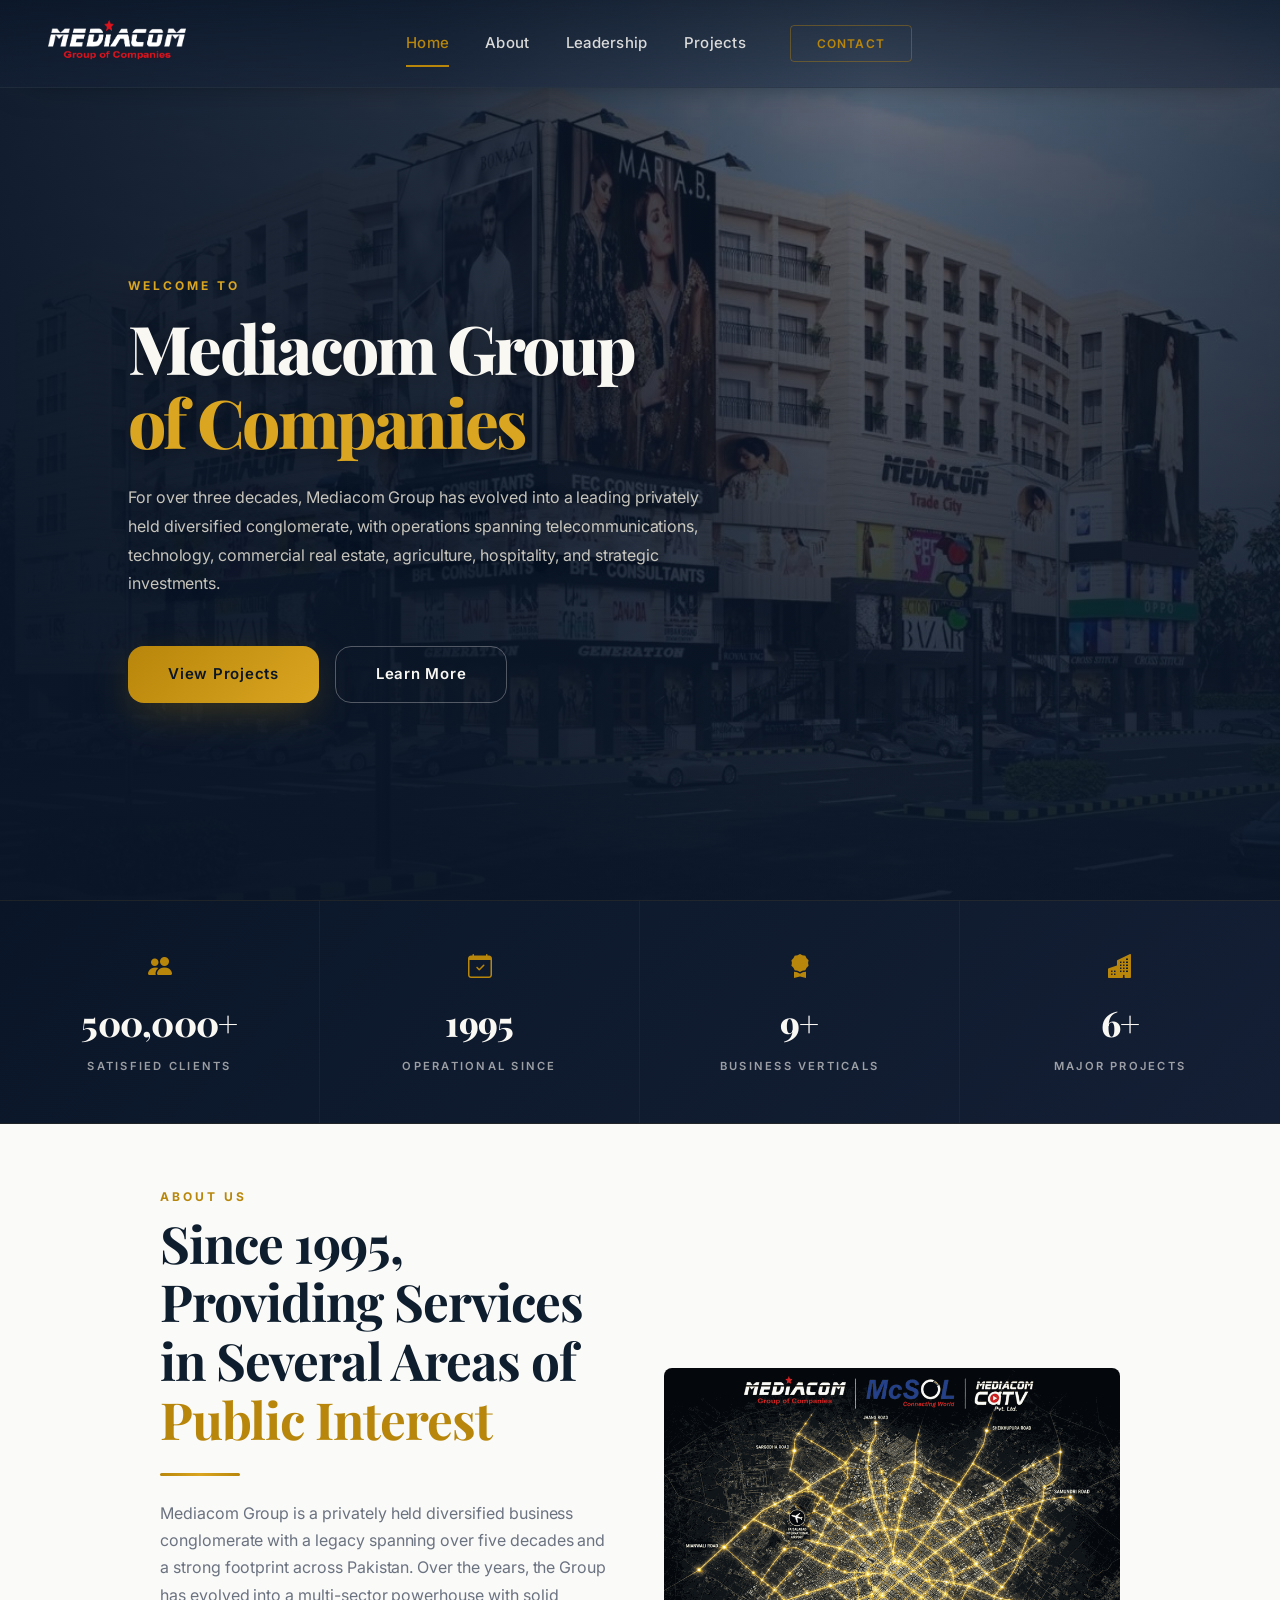
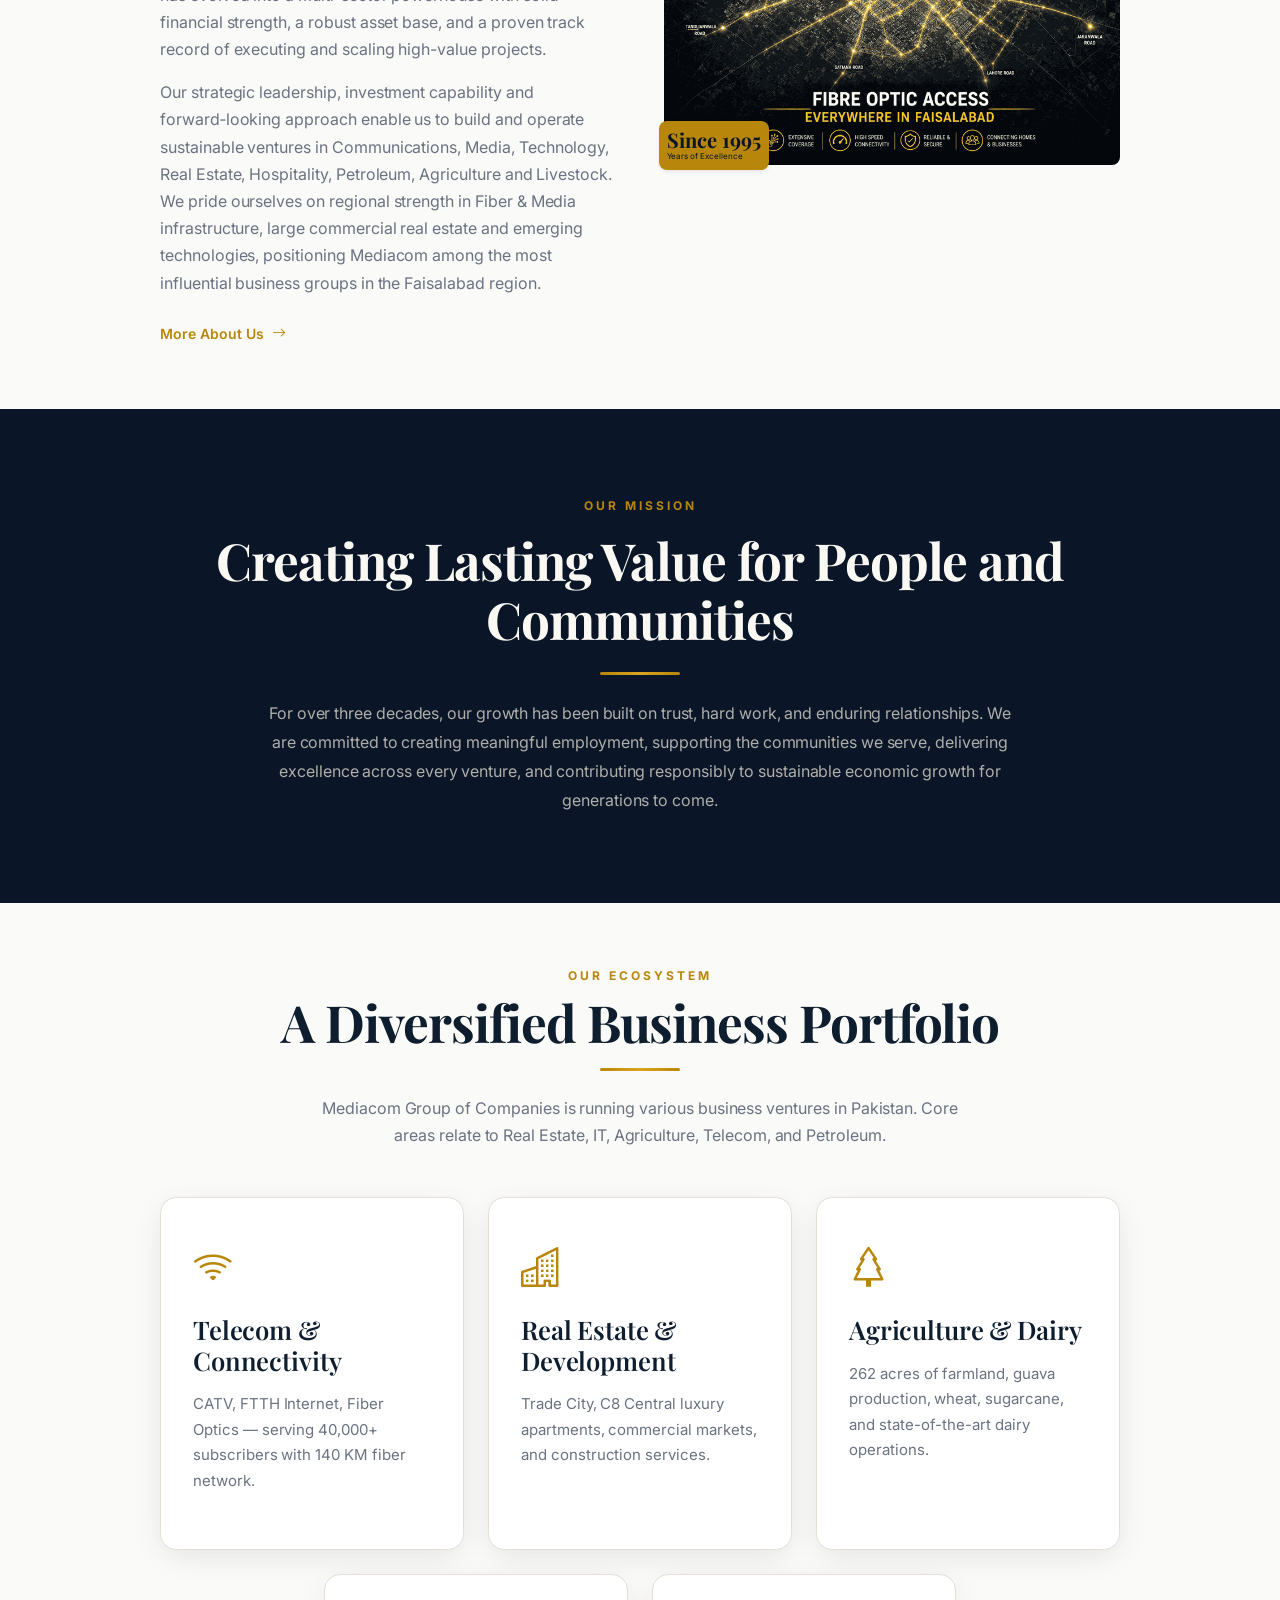
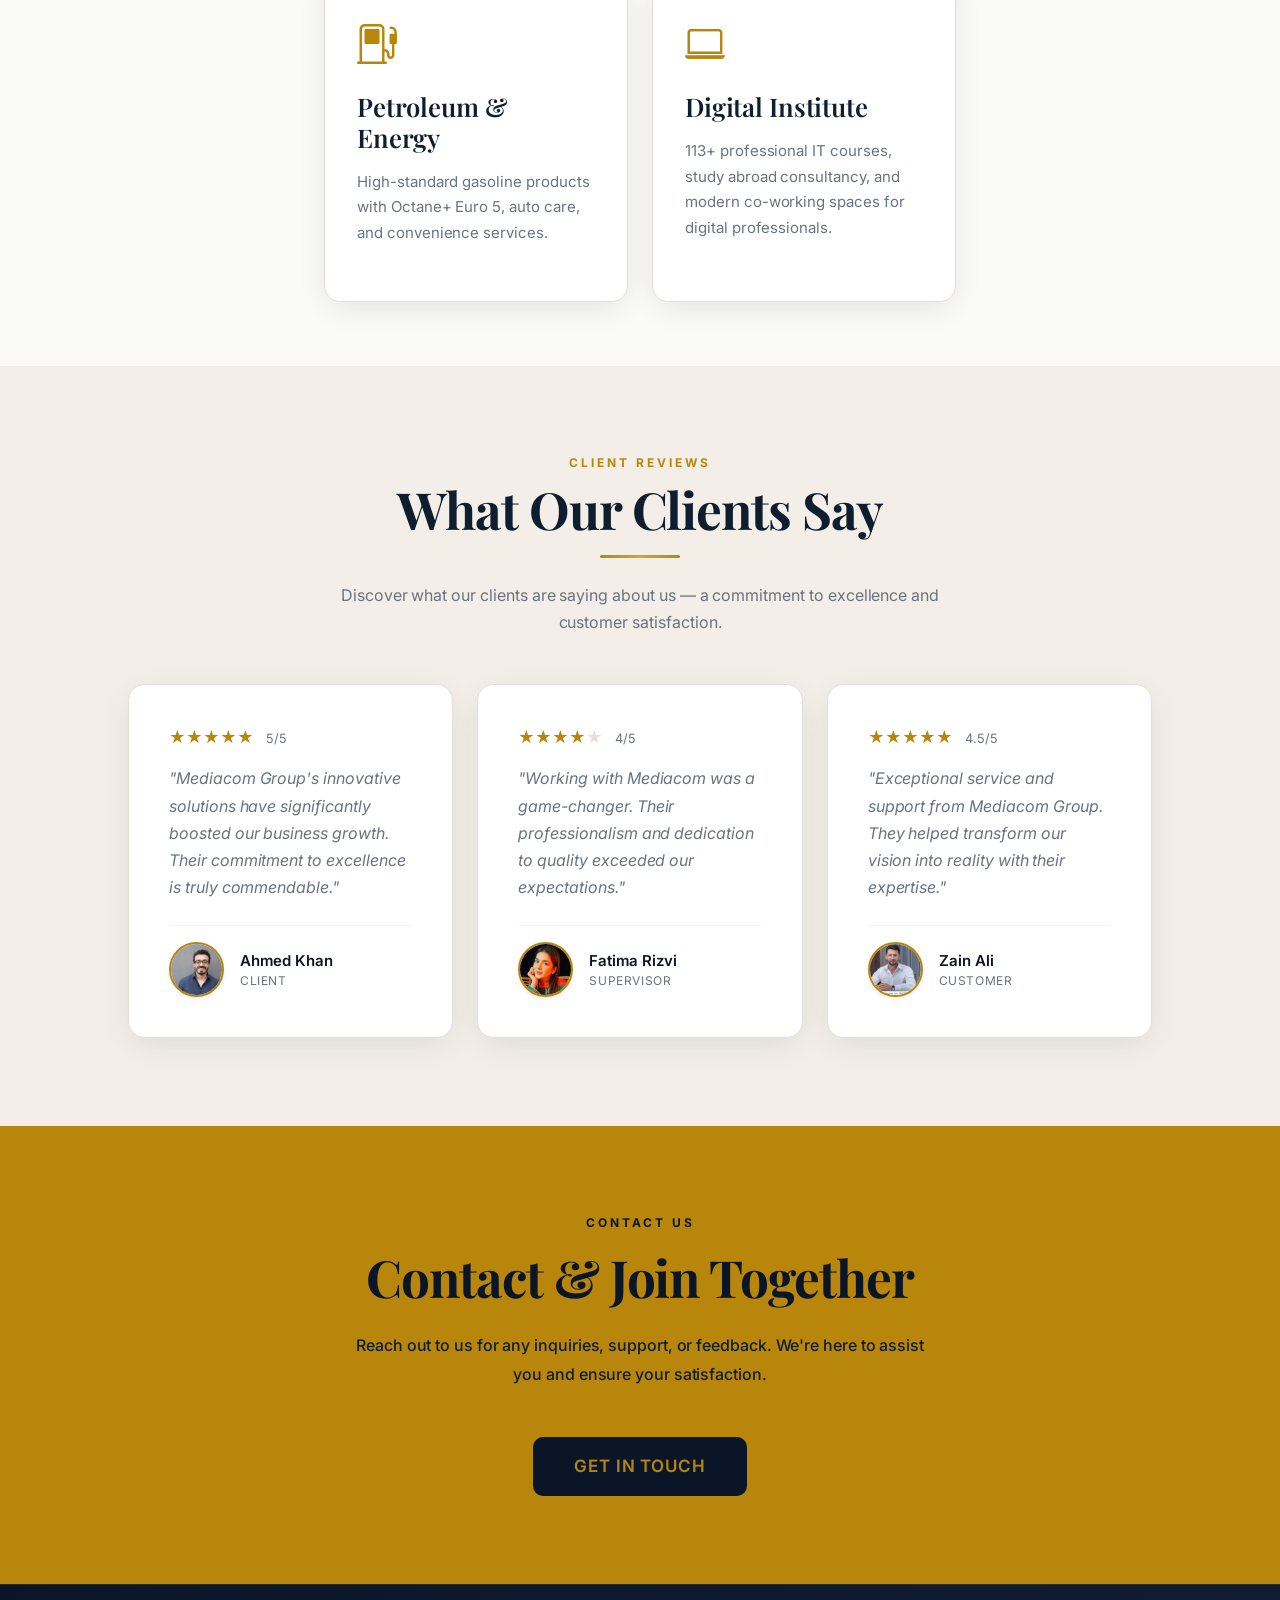
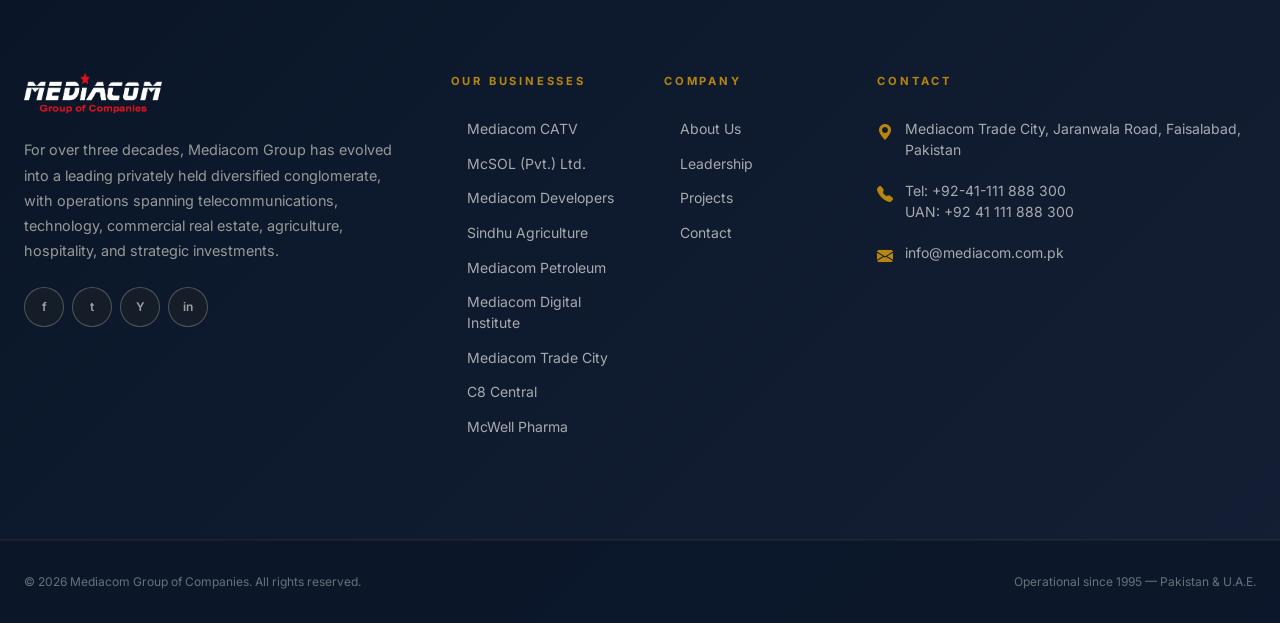
==== index.html @ 2df12e17 "new" ====
<!DOCTYPE html>
<html lang="en">

<head>
  <meta charset="UTF-8" />
  <meta name="viewport" content="width=device-width, initial-scale=1.0" />
  <title>Mediacom Group of Companies</title>
  <meta name="description"
    content="Since 1995, Mediacom Group has been providing services in Telecom, Real Estate, Agriculture, Petroleum, and digital education across Pakistan and U.A.E." />
  <link rel="preconnect" href="https://fonts.googleapis.com" />
  <link href="https://cdn.jsdelivr.net/npm/bootstrap@5.3.3/dist/css/bootstrap.min.css" rel="stylesheet" />
  <link href="https://cdn.jsdelivr.net/npm/bootstrap-icons@1.11.3/font/bootstrap-icons.css" rel="stylesheet" />
  <link href="css/style.css" rel="stylesheet" />
</head>

<body>

  <!-- ═══════════════ NAVBAR ═══════════════ -->
  <nav class="navbar navbar-mc navbar-expand-lg navbar-transparent">
    <div class="container px-4 px-lg-5 d-flex align-items-center justify-content-between h-100 w-100">
      <!-- Brand -->
      <a class="d-flex align-items-center gap-2 text-decoration-none" href="index.html">
        <img src="assets/logo-navbar-clean.png" alt="Mediacom Group" class="brand-logo" />
      </a>

      <!-- Desktop Nav -->
      <div class="d-none d-lg-flex align-items-center" style="gap: 2.25rem;">
        <a class="nav-link-mc" href="index.html">Home</a>
        <a class="nav-link-mc" href="about.html">About</a>
        <a class="nav-link-mc" href="leadership.html">Leadership</a>
        <a class="nav-link-mc" href="projects.html">Projects</a>
        <a class="btn-nav-premium" href="contact.html">Contact</a>
      </div>

      <!-- Right Spacer & Toggler -->
      <div class="d-flex align-items-center justify-content-end" style="width: 100px;">
        <button class="navbar-toggler d-lg-none" type="button" data-bs-toggle="collapse" data-bs-target="#mobileMenu">
          <span class="navbar-toggler-icon"></span>
        </button>
      </div>

      <!-- Mobile Menu -->
      <div class="collapse d-lg-none w-100" id="mobileMenu"
        style="position:absolute; top:80px; left:0; right:0; background:var(--navy); border-top:1px solid rgba(196,157,77,0.1); padding:1.5rem;">
        <a class="footer-link d-block mb-3" href="index.html">Home</a>
        <a class="footer-link d-block mb-3" href="about.html">About</a>
        <a class="footer-link d-block mb-3" href="leadership.html">Leadership</a>
        <a class="footer-link d-block mb-3" href="projects.html">Projects</a>
        <a class="footer-link d-block mb-4" href="contact.html">Contact</a>
      </div>
    </div>
  </nav>

  <!-- ═══════════════ HERO ═══════════════ -->
  <section class="main-hero">
    <img class="hero-bg home-projects-hero-img"
      src="assets/background photo on the front of the website behind view projects.jpeg" alt="Mediacom Trade City" />
    <div class="hero-overlay"></div>
    <div class="hero-content section-padding w-100">
      <div class="container-wide">
        <p class="section-label mb-3 animate-fade-up">Welcome to</p>
        <h1 class="heading-xl text-cream mb-4 animate-fade-up">
          Mediacom Group<br />
          <span class="text-gold">of Companies</span>
        </h1>
        <p class="body-lg mb-5 " style="color:rgba(245,240,225,0.8); max-width:36rem;">
          For over three decades, Mediacom Group has evolved into a leading privately held diversified conglomerate,
          with operations spanning telecommunications, technology, commercial real estate, agriculture, hospitality, and
          strategic investments.
        </p>
        <div class="d-flex flex-wrap gap-3">
          <a href="projects.html" class="btn-gold">View Projects</a>
          <a href="about.html" class="btn-outline-cream">Learn More</a>
        </div>
      </div>
    </div>
  </section>

  <!-- ═══════════════ STATS ═══════════════ -->
  <section class="stats-bar">
    <div class="container-wide">
      <div class="row g-0">
        <div class="col-6 col-md-3 stat-item animate-fade-up">
          <div class="stat-icon"><i class="bi bi-people-fill" style="font-size:1.5rem;"></i></div>
          <div class="stat-value">500,000+</div>
          <div class="stat-label">Satisfied Clients</div>
        </div>
        <div class="col-6 col-md-3 stat-item animate-fade-up">
          <div class="stat-icon"><i class="bi bi-calendar-check" style="font-size:1.5rem;"></i></div>
          <div class="stat-value">1995</div>
          <div class="stat-label">Operational Since</div>
        </div>
        <div class="col-6 col-md-3 stat-item animate-fade-up">
          <div class="stat-icon"><i class="bi bi-award-fill" style="font-size:1.5rem;"></i></div>
          <div class="stat-value">9+</div>
          <div class="stat-label">Business Verticals</div>
        </div>
        <div class="col-6 col-md-3 stat-item animate-fade-up">
          <div class="stat-icon"><i class="bi bi-buildings-fill" style="font-size:1.5rem;"></i></div>
          <div class="stat-value">6+</div>
          <div class="stat-label">Major Projects</div>
        </div>
      </div>

    </div>
  </section>

  <!-- ═══════════════ ABOUT PREVIEW ═══════════════ -->
  <section class="section-padding-lg" style="background:var(--bg);">
    <div class="container-wide">
      <div class="row align-items-center g-5">
        <div class="col-lg-6 animate-fade-up">
          <p class="section-label mb-2">About Us</p>
          <h2 class="heading-lg mb-4">Since 1995, Providing Services in Several Areas of <span class="text-gold">Public
              Interest</span></h2>
          <div class="gold-divider-left mb-4"></div>
          <p class="body-md mb-3">
            Mediacom Group is a privately held diversified business conglomerate with a legacy spanning over five
            decades and a strong footprint across Pakistan. Over the years, the Group has evolved into a multi-sector
            powerhouse with solid financial strength, a robust asset base, and a proven track record of executing and
            scaling high-value projects.
          </p>
          <p class="body-md mb-4">
            Our strategic leadership, investment capability and forward‑looking approach enable us to build and operate
            sustainable ventures in Communications, Media, Technology, Real Estate, Hospitality, Petroleum, Agriculture
            and Livestock. We pride ourselves on regional strength in Fiber &amp; Media infrastructure, large commercial
            real estate and emerging technologies, positioning Mediacom among the most influential business groups in
            the Faisalabad region.
          </p>
          <a href="about.html" class="d-inline-flex align-items-center gap-2 fw-semibold"
            style="color:var(--gold); font-size:0.875rem; transition:color 0.2s;">
            More About Us <i class="bi bi-arrow-right"></i>
          </a>
        </div>
        <div class="col-lg-6 animate-fade-up">
          <div class="position-relative">
            <img src="assets/mediacom-view.png" alt="Mediacom Trade City"
              class="rounded-3 w-100 object-cover aspect-3x3" loading="lazy" />
            <div class="position-absolute p-2 rounded-3 shadow-sm"
              style="bottom:-0.3rem; left:-0.3rem; background:var(--gold); color:var(--navy); min-width:6rem;">
              <div class="fw-bold" style="font-family:var(--font-display); font-size:1.25rem; line-height:1.05;">Since
                1995</div>
              <div style="font-size:0.5rem; font-weight:400;">Years of Excellence</div>
            </div>
          </div>
        </div>
      </div>
    </div>
  </section>


  <!-- ═══════════════ MISSION ═══════════════ -->
  <section class="section-padding bg-navy">
    <div class="container-narrow text-center">
      <p class="section-label mb-3 animate-fade-up">Our Mission</p>
      <h2 class="heading-lg text-cream mb-4 animate-fade-up">Creating Lasting Value for People and Communities
      </h2>
      <div class="gold-divider mb-4 animate-fade-up"></div>
      <p class="body-lg animate-fade-up" style="color:rgba(245,240,225,0.7); max-width:48rem; margin:0 auto;">
        For over three decades, our growth has been built on trust, hard work, and enduring relationships. We are
        committed to creating meaningful employment, supporting the communities we serve, delivering excellence across
        every venture, and contributing responsibly to sustainable economic growth for generations to come.
      </p>
    </div>
  </section>

  <!-- ═══════════════ BUSINESS VERTICALS ═══════════════ -->
  <section class="section-padding-lg" style="background:var(--bg);">
    <div class="container-wide">
      <div class="text-center mb-5">
        <p class="section-label mb-2">Our Ecosystem</p>
        <h2 class="heading-lg mb-3">A Diversified Business Portfolio</h2>
        <div class="gold-divider mb-4"></div>
        <p class="body-md mx-auto" style="max-width:40rem;">
          Mediacom Group of Companies is running various business ventures in Pakistan. Core areas relate to Real
          Estate, IT, Agriculture, Telecom, and Petroleum.
        </p>
      </div>
      <div class="row g-4 justify-content-center">
        <div class="col-md-6 col-lg-4 animate-fade-up">
          <a href="telecom.html" class="glass-card vertical-card d-block h-100 text-decoration-none">
            <i class="bi bi-wifi card-icon" style="font-size:2.5rem; display:block; margin-bottom:1rem;"></i>
            <h3 class="heading-sm mb-3">Telecom & Connectivity</h3>
            <p class="body-md" style="font-size:0.9375rem;">CATV, FTTH Internet, Fiber Optics — serving 40,000+
              subscribers with 140 KM fiber network.</p>
          </a>
        </div>
        <div class="col-md-6 col-lg-4 animate-fade-up">
          <a href="real-estate.html" class="glass-card vertical-card d-block h-100 text-decoration-none">
            <i class="bi bi-buildings card-icon" style="font-size:2.5rem; display:block; margin-bottom:1rem;"></i>
            <h3 class="heading-sm mb-3">Real Estate & Development</h3>
            <p class="body-md" style="font-size:0.9375rem;">Trade City, C8 Central luxury apartments, commercial
              markets, and construction services.</p>
          </a>
        </div>
        <div class="col-md-6 col-lg-4 animate-fade-up">
          <a href="agriculture.html" class="glass-card vertical-card d-block h-100 text-decoration-none">
            <i class="bi bi-tree card-icon" style="font-size:2.5rem; display:block; margin-bottom:1rem;"></i>
            <h3 class="heading-sm mb-3">Agriculture & Dairy</h3>
            <p class="body-md" style="font-size:0.9375rem;">262 acres of farmland, guava production, wheat, sugarcane,
              and state-of-the-art dairy operations.</p>
          </a>
        </div>
        <div class="col-md-6 col-lg-4 animate-fade-up">
          <a href="petroleum.html" class="glass-card vertical-card d-block h-100 text-decoration-none">
            <i class="bi bi-fuel-pump card-icon" style="font-size:2.5rem; display:block; margin-bottom:1rem;"></i>
            <h3 class="heading-sm mb-3">Petroleum & Energy</h3>
            <p class="body-md" style="font-size:0.9375rem;">High-standard gasoline products with Octane+ Euro 5, auto
              care, and convenience services.</p>
          </a>
        </div>
        <div class="col-md-6 col-lg-4 animate-fade-up">
          <a href="digital-institute.html" class="glass-card vertical-card d-block h-100 text-decoration-none">
            <i class="bi bi-laptop card-icon" style="font-size:2.5rem; display:block; margin-bottom:1rem;"></i>
            <h3 class="heading-sm mb-3">Digital Institute</h3>
            <p class="body-md" style="font-size:0.9375rem;">113+ professional IT courses, study abroad consultancy, and
              modern co-working spaces for digital professionals.</p>
          </a>
        </div>
      </div>
    </div>
  </section>

  <!-- ═══════════════ TESTIMONIALS ═══════════════ -->
  <section class="section-padding bg-muted-bg">
    <div class="container-wide">
      <div class="text-center mb-5">
        <p class="section-label mb-2">Client Reviews</p>
        <h2 class="heading-lg mb-3">What Our Clients Say</h2>
        <div class="gold-divider mb-4"></div>
        <p class="body-md mx-auto" style="max-width:40rem;">Discover what our clients are saying about us — a commitment
          to excellence and customer satisfaction.</p>
      </div>
      <div class="row g-4">
        <div class="col-md-4 animate-fade-up">
          <div class="glass-card testimonial-card h-100 d-flex flex-column">
            <div class="mb-3">
              <span class="star-filled">★</span><span class="star-filled">★</span><span
                class="star-filled">★</span><span class="star-filled">★</span><span class="star-filled">★</span>
              <span class="ms-2 text-muted" style="font-size:0.8rem;">5/5</span>
            </div>
            <p class="body-md fst-italic mb-4">"Mediacom Group's innovative solutions have significantly boosted our
              business growth. Their commitment to excellence is truly commendable."</p>
            <div class="d-flex align-items-center gap-3 mt-auto pt-3"
              style="border-top:1px solid rgba(196,157,77,0.1);">
              <img src="assets/client-1.jpg" alt="Ahmed Khan" class="rounded-circle shadow-sm"
                style="width:55px; height:55px; object-fit:cover; border:2px solid var(--gold);" />
              <div>
                <div class="fw-semibold" style="font-size:0.9375rem; color:var(--navy);">Ahmed Khan</div>
                <div class="text-muted" style="font-size:0.75rem; text-transform:uppercase; letter-spacing:0.05em;">
                  Client</div>
              </div>
            </div>
          </div>
        </div>
        <div class="col-md-4 animate-fade-up">
          <div class="glass-card testimonial-card h-100 d-flex flex-column">
            <div class="mb-3">
              <span class="star-filled">★</span><span class="star-filled">★</span><span
                class="star-filled">★</span><span class="star-filled">★</span><span class="star-empty">★</span>
              <span class="ms-2 text-muted" style="font-size:0.8rem;">4/5</span>
            </div>
            <p class="body-md fst-italic mb-4">"Working with Mediacom was a game-changer. Their professionalism and
              dedication to quality exceeded our expectations."</p>
            <div class="d-flex align-items-center gap-3 mt-auto pt-3"
              style="border-top:1px solid rgba(196,157,77,0.1);">
              <img src="assets/client-2.jpg" alt="Fatima Rizvi" class="rounded-circle shadow-sm"
                style="width:55px; height:55px; object-fit:cover; border:2px solid var(--gold);" />
              <div>
                <div class="fw-semibold" style="font-size:0.9375rem; color:var(--navy);">Fatima Rizvi</div>
                <div class="text-muted" style="font-size:0.75rem; text-transform:uppercase; letter-spacing:0.05em;">
                  Supervisor</div>
              </div>
            </div>
          </div>
        </div>
        <div class="col-md-4 animate-fade-up">
          <div class="glass-card testimonial-card h-100 d-flex flex-column">
            <div class="mb-3">
              <span class="star-filled">★</span><span class="star-filled">★</span><span
                class="star-filled">★</span><span class="star-filled">★</span><span class="star-filled">★</span>
              <span class="ms-2 text-muted" style="font-size:0.8rem;">4.5/5</span>
            </div>
            <p class="body-md fst-italic mb-4">"Exceptional service and support from Mediacom Group. They helped
              transform our vision into reality with their expertise."</p>
            <div class="d-flex align-items-center gap-3 mt-auto pt-3"
              style="border-top:1px solid rgba(196,157,77,0.1);">
              <img src="assets/client-3.jpg" alt="Zain Ali" class="rounded-circle shadow-sm"
                style="width:55px; height:55px; object-fit:cover; border:2px solid var(--gold);" />
              <div>
                <div class="fw-semibold" style="font-size:0.9375rem; color:var(--navy);">Zain Ali</div>
                <div class="text-muted" style="font-size:0.75rem; text-transform:uppercase; letter-spacing:0.05em;">
                  Customer</div>
              </div>
            </div>
          </div>
        </div>
      </div>
    </div>
  </section>

  <!-- ═══════════════ CTA ═══════════════ -->
  <section class="section-padding" style="background:var(--gold);">
    <div class="container-narrow text-center">
      <p class="section-label mb-3" style="color:var(--navy);">Contact Us</p>
      <h2 class="heading-lg mb-4" style="color:var(--navy);">Contact &amp; Join Together</h2>
      <p class="body-lg mb-5" style="color:var(--charcoal); max-width:36rem; margin-inline:auto; font-weight:500;">
        Reach out to us for any inquiries, support, or feedback. We're here to assist you and ensure your satisfaction.
      </p>
      <a href="contact.html" class="btn"
        style="background:var(--navy); color:var(--gold); font-size:1.0625rem; padding:1rem 2.5rem; border-radius:var(--radius); font-weight:600; text-transform:uppercase; letter-spacing:0.05em; transition:transform 0.2s ease;">Get
        in Touch</a>
    </div>
  </section>

  <!-- ═══════════════ FOOTER ═══════════════ -->
  <footer class="site-footer">
    <div class="footer-top section-padding">
      <div class="container-wide">
        <div class="row g-5">
          <!-- Brand -->
          <div class="col-lg-4">
            <img src="assets/logo-navbar-clean.png" alt="Mediacom Group" class="brand-logo mb-3" />
            <p style="font-size:0.9rem; color:rgba(245,240,225,0.6); line-height:1.75; margin-bottom:1.5rem;">
              For over three decades, Mediacom Group has evolved into a leading privately held diversified conglomerate,
              with operations spanning telecommunications, technology, commercial real estate, agriculture, hospitality,
              and strategic investments.
            </p>
            <div class="d-flex gap-2">
              <a href="#" class="footer-social-btn">f</a>
              <a href="#" class="footer-social-btn">t</a>
              <a href="#" class="footer-social-btn">Y</a>
              <a href="#" class="footer-social-btn">in</a>
            </div>
          </div>
          <!-- Businesses -->
          <div class="col-sm-6 col-lg-2 footer-businesses">
            <div class="footer-heading">Our Businesses</div>
            <a href="telecom.html" class="footer-link" data-business="telecom">Mediacom CATV</a>
            <a href="mscol.html" class="footer-link" data-business="mscol">McSOL (Pvt.) Ltd.</a>
            <a href="real-estate.html" class="footer-link" data-business="real-estate">Mediacom Developers</a>
            <a href="agriculture.html" class="footer-link" data-business="agriculture">Sindhu Agriculture</a>
            <a href="petroleum.html" class="footer-link" data-business="petroleum">Mediacom Petroleum</a>
            <a href="digital-institute.html" class="footer-link" data-business="digital-institute">Mediacom Digital Institute</a>
            <a href="trade-city.html" class="footer-link" data-business="trade-city">Mediacom Trade City</a>
            <a href="c8-central.html" class="footer-link" data-business="c8-central">C8 Central</a>
            <a href="mcwell-pharma.html" class="footer-link" data-business="mcwell-pharma">McWell Pharma</a>
          </div>
          <!-- Company -->
          <div class="col-sm-6 col-lg-2">
            <div class="footer-heading">Company</div>
            <a href="about.html" class="footer-link">About Us</a>
            <a href="leadership.html" class="footer-link">Leadership</a>
            <a href="projects.html" class="footer-link">Projects</a>
            <a href="contact.html" class="footer-link">Contact</a>
          </div>
          <!-- Contact -->
          <div class="col-lg-4">
            <div class="footer-heading">Contact</div>
            <div class="footer-contact-item">
              <i class="bi bi-geo-alt-fill footer-contact-icon"></i>
              <span id="footer-contact-address" class="footer-contact-text">Mediacom Trade City, Jaranwala Road, Faisalabad, Pakistan</span>
            </div>
            <div class="footer-contact-item">
              <i class="bi bi-telephone-fill footer-contact-icon"></i>
              <div>
                <div id="footer-contact-phone" class="footer-contact-text">Tel: +92-41-111 888 300</div>
                <div id="footer-contact-uan" class="footer-contact-text">UAN: +92 41 111 888 300</div>
              </div>
            </div>
            <div class="footer-contact-item">
              <i class="bi bi-envelope-fill footer-contact-icon"></i>
              <span id="footer-contact-email" class="footer-contact-text">info@mediacom.com.pk</span>
            </div>
          </div>
        </div>
      </div>
    </div>
    <div class="footer-bottom">
      <div class="container-wide d-flex flex-column flex-md-row align-items-center justify-content-between gap-3">
        <p class="footer-copy mb-0">&copy; <span id="yr"></span> Mediacom Group of Companies. All rights reserved.</p>
        <p class="footer-copy mb-0">Operational since 1995 — Pakistan &amp; U.A.E.</p>
      </div>
    </div>
  </footer>

  <!-- Back to top -->
  <button id="back-to-top" aria-label="Back to top"><i class="bi bi-chevron-up"></i></button>

  <script src="https://cdn.jsdelivr.net/npm/bootstrap@5.3.3/dist/js/bootstrap.bundle.min.js"></script>
  <script src="js/main.js"></script>
  <script>document.getElementById('yr').textContent = new Date().getFullYear();</script>
</body>

</html>
---- css/style.css ----
/* ============================================================
   MEDIACOM GROUP — Custom Styles
   ============================================================ */

@import url('https://fonts.googleapis.com/css2?family=Playfair+Display:ital,wght@0,400;0,500;0,600;0,700;0,800;1,400;1,500&family=Inter:wght@300;400;500;600;700&display=swap');

/* ── CSS Variables ── */
:root {
  /* Premium Color Palette */
  --navy: #0A1628;
  --navy-light: #141F35;
  --navy-medium: #1A2942;
  --charcoal: #0F1E2E;
  --gold: #B8860B;
  --gold-light: #DAA520;
  --gold-dark: #8B6914;
  --copper: #B87333;
  --sage: #7A8F6B;
  --steel: #4A7BA7;

  --cream: #FAF8F3;
  --ivory: #F5F1E8;
  --slate: #6B7280;
  --slate-light: #9CA3AF;
  --bg: #FAFAF8;
  --fg: #0F1E2E;
  --border: #E5DFD7;
  --card-bg: #FFFFFF;
  --muted: #F3EFE8;

  --font-display: 'Playfair Display', Georgia, serif;
  --font-body: 'Inter', system-ui, sans-serif;

  /* Premium Shadow System */
  --shadow-sm: 0 2px 8px -2px rgba(10, 22, 40, 0.04);
  --shadow-card: 0 8px 32px -6px rgba(10, 22, 40, 0.12);
  --shadow-elevated: 0 16px 48px -8px rgba(10, 22, 40, 0.18);
  --shadow-premium: 0 20px 60px -10px rgba(10, 22, 40, 0.25);
  --shadow-gold: 0 12px 40px -8px rgba(184, 134, 11, 0.35);

  --radius: 0.625rem;
  --radius-lg: 1rem;
  --transition: 0.3s cubic-bezier(0.34, 1.56, 0.64, 1);
  --transition-smooth: 0.3s ease;
}

/* ── Reset & Base ── */
*,
*::before,
*::after {
  box-sizing: border-box;
  margin: 0;
  padding: 0;
}

html {
  scroll-behavior: smooth;
}

body {
  font-family: var(--font-body);
  background: var(--bg);
  color: var(--fg);
  -webkit-font-smoothing: antialiased;
  overflow-x: hidden;
}

h1,
h2,
h3,
h4,
h5,
h6 {
  font-family: var(--font-display);
}

a {
  text-decoration: none;
  color: inherit;
}

img {
  max-width: 100%;
  display: block;
}

/* ── Typography Utilities ── */
.heading-xl {
  font-size: clamp(2.4rem, 7vw, 4.2rem);
  font-weight: 800;
  line-height: 1.1;
  letter-spacing: -0.04em;
  font-family: var(--font-display);
}

.heading-lg {
  font-size: clamp(1.9rem, 4.5vw, 3.2rem);
  font-weight: 700;
  line-height: 1.15;
  letter-spacing: -0.02em;
  font-family: var(--font-display);
}

.heading-md {
  font-size: clamp(1.5rem, 3.2vw, 2.4rem);
  font-weight: 700;
  line-height: 1.25;
  letter-spacing: -0.01em;
  font-family: var(--font-display);
}

.heading-sm {
  font-size: clamp(1.15rem, 2.2vw, 1.6rem);
  font-weight: 600;
  letter-spacing: -0.005em;
  font-family: var(--font-display);
}

.body-lg {
  font-size: 1rem;
  line-height: 1.8;
  color: var(--slate);
  letter-spacing: -0.005em;
}

.body-md {
  font-size: 1rem;
  line-height: 1.7;
  color: var(--slate);
  letter-spacing: -0.003em;
}

.section-label {
  font-size: 0.75rem;
  font-weight: 700;
  letter-spacing: 0.25em;
  text-transform: uppercase;
  color: var(--gold);
  font-family: var(--font-body);
}

.text-gold {
  color: var(--gold) !important;
}

.text-cream {
  color: var(--cream) !important;
}

.text-navy {
  color: var(--navy) !important;
}

.text-muted {
  color: var(--slate) !important;
}

/* ── Layout ── */
.section-padding {
  padding: 5.5rem 1.5rem;
}

.section-padding-lg {
  padding: 8rem 1.5rem;
}

@media (min-width: 768px) {
  .section-padding {
    padding: 5.5rem 3rem;
  }

  .section-padding-lg {
    padding: 8rem 3rem;
  }
}

@media (min-width: 1024px) {
  .section-padding {
    padding: 5.5rem 5rem;
  }

  .section-padding-lg {
    padding: 8rem 5rem;
  }
}

@media (min-width: 1280px) {
  .section-padding {
    padding: 5.5rem 8rem;
  }

  .section-padding-lg {
    padding: 4rem 10rem;
  }
}

.container-wide {
  max-width: 1280px;
  margin: 0 auto;
}

.container-narrow {
  max-width: 960px;
  margin: 0 auto;
}

/* ── Color Backgrounds ── */
.bg-navy {
  background-color: var(--navy);
}

.bg-navy-light {
  background-color: var(--navy-light);
}

.bg-charcoal {
  background-color: var(--charcoal);
}

.bg-cream {
  background-color: var(--cream);
}

.bg-muted-bg {
  background-color: var(--muted);
}

/* ── Cards ── */
.glass-card {
  background: var(--card-bg);
  border: 1px solid var(--border);
  border-radius: var(--radius-lg);
  box-shadow: var(--shadow-card);
  transition: all var(--transition);
  overflow: hidden;
  position: relative;
}

.glass-card::before {
  content: '';
  position: absolute;
  inset: 0;
  background: linear-gradient(135deg, rgba(184, 134, 11, 0) 0%, rgba(184, 134, 11, 0.02) 100%);
  opacity: 0;
  transition: opacity var(--transition);
  pointer-events: none;
}

.glass-card:hover {
  box-shadow: var(--shadow-elevated);
  border-color: rgba(184, 134, 11, 0.2);
}

.glass-card:hover::before {
  opacity: 1;
}

.glass-card-dark {
  background: linear-gradient(135deg, rgba(20, 31, 53, 0.8) 0%, rgba(26, 41, 66, 0.8) 100%);
  backdrop-filter: blur(12px);
  border: 1px solid rgba(184, 134, 11, 0.1);
  border-radius: var(--radius-lg);
  transition: all var(--transition);
}

.glass-card-dark:hover {
  border-color: rgba(184, 134, 11, 0.25);
  background: linear-gradient(135deg, rgba(20, 31, 53, 0.9) 0%, rgba(26, 41, 66, 0.9) 100%);
}

/* ── Dividers ── */
.gold-divider {
  width: 5rem;
  height: 3px;
  background: linear-gradient(90deg, var(--gold) 0%, var(--gold-light) 50%, var(--gold) 100%);
  margin: 0 auto;
  border-radius: 1.5px;
}

.gold-divider-left {
  width: 5rem;
  height: 3px;
  background: linear-gradient(90deg, var(--gold) 0%, var(--gold-light) 50%, var(--gold) 100%);
  border-radius: 1.5px;
}

/* ── Buttons ── */
.btn-gold {
  display: inline-flex;
  align-items: center;
  gap: 0.5rem;
  padding: 1rem 2.5rem;
  background: linear-gradient(135deg, var(--gold) 0%, var(--gold-light) 100%);
  color: var(--navy);
  font-family: var(--font-body);
  font-size: 0.9375rem;
  font-weight: 600;
  letter-spacing: 0.05em;
  border-radius: var(--radius-lg);
  border: none;
  cursor: pointer;
  transition: transform var(--transition), box-shadow var(--transition), background var(--transition-smooth);
  box-shadow: var(--shadow-gold);
}

.btn-gold:hover {
  transform: translateY(-2px);
  box-shadow: var(--shadow-premium);
  background: linear-gradient(135deg, var(--gold-light) 0%, var(--gold) 100%);
}

.btn-gold:active {
  transform: translateY(0);
}

.btn-outline-cream {
  display: inline-flex;
  align-items: center;
  gap: 0.5rem;
  padding: 1rem 2.5rem;
  background: transparent;
  color: var(--cream);
  font-family: var(--font-body);
  font-size: 0.9375rem;
  font-weight: 600;
  letter-spacing: 0.05em;
  border-radius: var(--radius-lg);
  border: 1.5px solid rgba(250, 248, 243, 0.3);
  cursor: pointer;
  transition: border-color var(--transition), color var(--transition), background var(--transition);
}

.btn-outline-cream:hover {
  border-color: var(--gold);
  color: var(--gold);
  background: rgba(184, 134, 11, 0.08);
}

/* ── NAVBAR ── */
.navbar-mc {
  position: fixed;
  top: 0;
  left: 0;
  right: 0;
  z-index: 1000;
  background: linear-gradient(180deg, rgba(10, 22, 40, 0.98) 0%, rgba(20, 31, 53, 0.95) 100%);
  backdrop-filter: blur(16px);
  border-bottom: 1px solid rgba(184, 134, 11, 0.12);

  height: 88px;
  transition: background 0.4s cubic-bezier(0.34, 1.56, 0.64, 1), backdrop-filter 0.4s ease, border-color 0.4s ease, box-shadow 0.4s ease;
  box-shadow: var(--shadow-sm);
}

/* Home Navbar Transparent Initial State */
.navbar-transparent {
  background: linear-gradient(180deg, rgba(10, 22, 40, 0.72) 0%, rgba(20, 31, 53, 0.46) 100%);
  backdrop-filter: blur(14px);
  border-bottom: 1px solid rgba(250, 248, 243, 0.08);

  box-shadow: 0 12px 36px -24px rgba(0, 0, 0, 0.65);
}

/* Home Navbar Scrolled State */
.navbar-transparent.scrolled {
  background: linear-gradient(180deg, rgba(10, 22, 40, 0.98) 0%, rgba(20, 31, 53, 0.95) 100%);
  backdrop-filter: blur(16px);
  border-bottom: 1px solid rgba(184, 134, 11, 0.15);

  box-shadow: var(--shadow-card);
}

.navbar-mc .container {
  max-width: 1320px;
  height: 100%;
}

.brand-logo {
  height: 48px;
  width: auto;
  object-fit: contain;
  transition: transform var(--transition);
}

.brand-logo:hover {
  transform: scale(1.04);
}

.nav-link-mc {
  font-family: var(--font-body);
  font-size: 0.9375rem;
  font-weight: 500;
  letter-spacing: 0.02em;
  color: rgba(250, 248, 243, 0.85) !important;
  transition: color 0.3s ease;
  padding: 0.5rem 0 !important;
  position: relative;
}

.nav-link-mc::after {
  content: '';
  position: absolute;
  bottom: -4px;
  left: 0;
  width: 100%;
  height: 1px;
  background: var(--gold);
  transform: scaleX(0);
  transform-origin: right;
  transition: transform 0.4s cubic-bezier(0.86, 0, 0.07, 1);
}

.nav-link-mc:hover::after,
.nav-link-mc.active::after {
  transform: scaleX(1);
  transform-origin: left;
}

.nav-link-mc:hover,
.nav-link-mc.active {
  color: var(--gold) !important;
}

.btn-nav-premium {
  display: inline-flex;
  align-items: center;
  padding: 0.55rem 1.6rem !important;
  font-family: var(--font-body);
  font-size: 0.75rem;
  font-weight: 600;
  letter-spacing: 0.1em;
  text-transform: uppercase;
  color: var(--gold) !important;
  border: 1px solid rgba(184, 134, 11, 0.4);
  border-radius: 4px;
  transition: all 0.3s ease;
  margin-left: 0.5rem;
}

.btn-nav-premium::after {
  display: none !important;
}

.btn-nav-premium:hover {
  background: rgba(184, 134, 11, 0.08);
  border-color: var(--gold);
  transform: translateY(-1px);
  box-shadow: 0 4px 12px rgba(184, 134, 11, 0.15);
}

.navbar-mc .dropdown-menu {
  background: linear-gradient(135deg, #141F35 0%, #1A2942 100%);
  border: 1px solid rgba(184, 134, 11, 0.15);
  border-radius: var(--radius-lg);
  box-shadow: var(--shadow-elevated);
  min-width: 500px;
  padding: 1.75rem;
  margin-top: 1rem;
  backdrop-filter: blur(12px);
}

.dropdown-item-mc {
  padding: 0.75rem 1rem;
  border-radius: var(--radius);
  transition: all var(--transition);
  position: relative;
  overflow: hidden;
}

.dropdown-item-mc::before {
  content: '';
  position: absolute;
  inset: 0;
  background: linear-gradient(135deg, rgba(184, 134, 11, 0.1) 0%, rgba(184, 134, 11, 0.05) 100%);
  opacity: 0;
  transition: opacity var(--transition);
}

.dropdown-item-mc:hover::before {
  opacity: 1;
}

.dropdown-item-mc:hover {
  background: rgba(184, 134, 11, 0.1);
}

.dropdown-item-mc .item-name {
  font-size: 0.875rem;
  font-weight: 600;
  color: var(--cream);
  transition: color var(--transition);
  position: relative;
  z-index: 1;
}

.dropdown-item-mc:hover .item-name {
  color: var(--gold);
}

.dropdown-item-mc .item-desc {
  font-size: 0.75rem;
  color: rgba(250, 248, 243, 0.5);
  position: relative;
  z-index: 1;
}

.btn-quote {
  padding: 0.7rem 1.75rem;
  background: linear-gradient(135deg, var(--gold) 0%, var(--gold-light) 100%);
  color: var(--navy);
  font-weight: 600;
  font-size: 0.875rem;
  letter-spacing: 0.05em;
  border-radius: var(--radius-lg);
  border: none;
  transition: transform var(--transition), box-shadow var(--transition);
  white-space: nowrap;
  box-shadow: var(--shadow-gold);
}

.btn-quote:hover {
  transform: translateY(-2px);
  box-shadow: var(--shadow-premium);
}

.navbar-toggler {
  border: none;
}

.navbar-toggler-icon {
  filter: brightness(0) invert(1);
}

/* ── PAGE HERO ── */
.page-hero {
  position: relative;
  height: 55vh;
  min-height: 400px;
  display: flex;
  align-items: center;
  margin-top: 80px;
  overflow: hidden;
}

.page-hero img.hero-bg {
  position: absolute;
  inset: 0;
  width: 100%;
  height: 100%;
  object-fit: cover;
}

.page-hero .hero-overlay {
  position: absolute;
  inset: 0;
  background: linear-gradient(135deg, rgba(10, 22, 40, 0.7) 0%, rgba(20, 31, 53, 0.65) 100%);
}

.page-hero .hero-content {
  position: relative;
  z-index: 2;
}

/* Main hero */
.main-hero {
  position: relative;
  min-height: 100vh;
  display: flex;
  align-items: center;
  margin-top: 0;
  padding-top: 80px;
  overflow: hidden;
}

.main-hero img.hero-bg {
  position: absolute;
  inset: 0;
  width: 100%;
  height: 100%;
  object-fit: cover;
}

.main-hero img.home-projects-hero-img {
  object-position: 58% center;
}

.main-hero .hero-overlay {
  position: absolute;
  inset: 0;
  background:
    linear-gradient(90deg, rgba(10, 22, 40, 0.94) 0%, rgba(10, 22, 40, 0.82) 34%, rgba(10, 22, 40, 0.42) 68%, rgba(10, 22, 40, 0.68) 100%),
    linear-gradient(180deg, rgba(10, 22, 40, 0.28) 0%, rgba(10, 22, 40, 0.88) 100%);
}

.main-hero .hero-content {
  position: relative;
  z-index: 2;
}

.main-hero .heading-xl,
.main-hero .body-lg {
  text-shadow: 0 2px 20px rgba(0, 0, 0, 0.32);
}

.main-hero .heading-xl .text-gold,
.main-hero .section-label {
  color: var(--gold-light) !important;
}

/* ── Stats Bar ── */
.stats-bar {
  background: linear-gradient(135deg, #0A1628 0%, #141F35 100%);
  border-top: 1px solid rgba(184, 134, 11, 0.1);
  border-bottom: 1px solid rgba(184, 134, 11, 0.1);
}

.stat-item {
  padding: 3rem 1rem;
  text-align: center;
  border-right: 1px solid rgba(184, 134, 11, 0.08);
  transition: background var(--transition), transform var(--transition);
  position: relative;
}

.stat-item:last-child {
  border-right: none;
}

.stat-item:hover {
  background: rgba(184, 134, 11, 0.05);
  transform: translateY(-2px);
}

.stat-icon {
  color: var(--gold);
  width: 2rem;
  height: 2rem;
  margin: 0 auto 1rem;
  transition: transform var(--transition);
}

.stat-item:hover .stat-icon {
  transform: scale(1.15) rotate(-10deg);
}

.stat-value {
  font-family: var(--font-display);
  font-size: 2.2rem;
  font-weight: 800;
  color: var(--cream);
  margin-bottom: 0.5rem;
  letter-spacing: -0.02em;
}

.stat-label {
  font-size: 0.7rem;
  color: rgba(250, 248, 243, 0.6);
  letter-spacing: 0.2em;
  text-transform: uppercase;
  font-weight: 600;
}

/* ── Vertical Cards ── */
.vertical-card {
  padding: 2.5rem 2rem;
  height: 100%;
  transition: all var(--transition);
  position: relative;
  overflow: hidden;
}

.vertical-card::before {
  content: '';
  position: absolute;
  top: 0;
  left: 0;
  right: 0;
  height: 3px;
  background: linear-gradient(90deg, var(--gold) 0%, var(--gold-light) 100%);
  opacity: 0;
  transition: opacity var(--transition);
}

.vertical-card:hover::before {
  opacity: 1;
}

.vertical-card:hover {
  box-shadow: var(--shadow-elevated);
  transform: translateY(-6px);
  border-color: rgba(184, 134, 11, 0.25);
}

.vertical-card .card-icon {
  color: var(--gold);
  margin-bottom: 1.5rem;
  transition: transform var(--transition);
  font-size: 2.5rem !important;
}

.vertical-card:hover .card-icon {
  transform: scale(1.1) rotate(5deg);
}

.vertical-card h3 {
  transition: color var(--transition);
  margin-bottom: 1.25rem;
}

.vertical-card:hover h3 {
  color: var(--gold);
}

/* ── Testimonial Cards ── */
.testimonial-card {
  padding: 2.5rem;
  position: relative;
  overflow: hidden;
}

.testimonial-card::before {
  content: '"';
  position: absolute;
  top: 1rem;
  right: 1.5rem;
  font-size: 4rem;
  color: rgba(184, 134, 11, 0.1);
  font-family: var(--font-display);
}

.testimonial-card .star-filled {
  transition: transform var(--transition);
}

.testimonial-card:hover .star-filled {
  transform: scale(1.15) rotate(10deg);
}

/* ── Footer ── */
.site-footer {
  background: linear-gradient(135deg, #0A1628 0%, #141F35 100%);
  color: var(--cream);
  border-top: 1px solid rgba(184, 134, 11, 0.15);
}

.footer-top {
  padding: 5.5rem 1.5rem;
  border-bottom: 1px solid rgba(184, 134, 11, 0.1);
}

.footer-bottom {
  padding: 2rem 1.5rem;
  background: rgba(10, 22, 40, 0.8);
  border-top: 1px solid rgba(184, 134, 11, 0.08);
}

.footer-brand {
  font-family: var(--font-display);
  font-size: 1.5rem;
  font-weight: 700;
  letter-spacing: 0.05em;
}

.footer-brand span {
  color: var(--gold);
}

.footer-social-btn {
  width: 2.5rem;
  height: 2.5rem;
  border-radius: 50%;
  border: 1.5px solid rgba(250, 248, 243, 0.25);
  display: flex;
  align-items: center;
  justify-content: center;
  color: rgba(250, 248, 243, 0.6);
  font-size: 0.75rem;
  font-weight: 600;
  transition: all var(--transition);
  background: rgba(184, 134, 11, 0.05);
}

.footer-social-btn:hover {
  border-color: var(--gold);
  color: var(--gold);
  background: rgba(184, 134, 11, 0.15);
  transform: translateY(-3px);
  box-shadow: var(--shadow-gold);
}

.footer-heading {
  font-size: 0.7rem;
  font-weight: 700;
  text-transform: uppercase;
  letter-spacing: 0.25em;
  color: var(--gold);
  margin-bottom: 1.75rem;
  font-family: var(--font-body);
}

.footer-link {
  font-size: 0.875rem;
  color: rgba(250, 248, 243, 0.65);
  transition: all var(--transition);
  display: block;
  margin-bottom: 0.85rem;
  position: relative;
  padding-left: 1rem;
}

.footer-link::before {
  content: '';
  position: absolute;
  left: 0;
  top: 50%;
  width: 0;
  height: 1px;
  background: var(--gold);
  transition: width var(--transition);
}

.footer-link:hover {
  color: var(--gold);
  padding-left: 1.25rem;
}

.footer-link:hover::before,
.footer-link.active::before {
  width: 0.5rem;
}

.footer-link.active {
  color: var(--gold);
  padding-left: 1.25rem;
}

.footer-contact-item {
  display: flex;
  gap: 0.75rem;
  margin-bottom: 1.25rem;
}

.footer-contact-icon {
  color: var(--gold);
  flex-shrink: 0;
  margin-top: 2px;
  transition: transform var(--transition);
}

.footer-contact-item:hover .footer-contact-icon {
  transform: scale(1.2);
}

.footer-contact-text {
  font-size: 0.875rem;
  color: rgba(250, 248, 243, 0.65);
}

.footer-copy {
  font-size: 0.75rem;
  color: rgba(250, 248, 243, 0.4);
}

/* ── Homepage About ── */
.home-about {
  background:
    linear-gradient(180deg, rgba(250, 248, 243, 0.98) 0%, rgba(245, 240, 225, 0.92) 100%),
    var(--bg);
}

.home-about-head {
  max-width: 48rem;
  margin: 0 auto 2.5rem;
  text-align: left;
}

.home-about-head .section-label {
  display: inline-flex;
  justify-content: flex-start;
}

.home-about-grid {
  display: grid;
  grid-template-columns: 1.05fr 0.95fr;
  gap: 3.75rem;
  align-items: start;
  max-width: 1180px;
  margin: 0 auto;
}

.home-about-copy {
  background: rgba(255, 255, 255, 0.96);
  border: 1px solid rgba(10, 22, 40, 0.08);
  border-radius: 1.75rem;
  padding: 3rem;
  box-shadow: 0 38px 90px rgba(10, 22, 40, 0.08);
}

.home-about-copy p {
  color: rgba(15, 30, 46, 0.92);
  line-height: 1.95;
  margin-bottom: 1.35rem;
}

.home-about-copy p:last-child {
  margin-bottom: 0;
}

.home-about-points {
  display: grid;
  gap: 0.85rem;
  margin: 2rem 0;
}

.home-about-points span {
  display: flex;
  align-items: center;
  gap: 0.75rem;
  min-height: 3rem;
  padding: 0.8rem 1rem;
  border: 1px solid rgba(184, 134, 11, 0.14);
  border-radius: var(--radius);
  background: rgba(255, 255, 255, 0.68);
  color: var(--navy);
  font-size: 0.92rem;
  font-weight: 700;
}

.home-about-points i {
  color: var(--gold);
  font-size: 1.1rem;
}

.home-about-visual {
  position: relative;
  overflow: hidden;
  border-radius: 2rem;
  min-height: 520px;
  background: #0A1628;
  box-shadow: 0 42px 100px rgba(10, 22, 40, 0.14);
}

.home-about-visual-inner {
  width: 100%;
  height: 100%;
  position: relative;
}

.home-about-visual img {
  display: block;
  width: 100%;
  height: 100%;
  object-fit: cover;
}

.home-about-visual::after {
  content: "";
  position: absolute;
  inset: 0;
  pointer-events: none;
  background: linear-gradient(180deg, rgba(10, 22, 40, 0.14) 0%, rgba(10, 22, 40, 0.9) 100%);
}

.home-about-badge {
  position: absolute;
  left: 1.5rem;
  bottom: 1.5rem;
  z-index: 2;
  padding: 1rem 1.4rem;
  border-radius: 1.25rem;
  background: rgba(10, 22, 40, 0.92);
  border: 1px solid rgba(255, 255, 255, 0.12);
  color: var(--cream);
  box-shadow: var(--shadow-card);
}

.home-about-badge strong {
  display: block;
  font-family: var(--font-display);
  font-size: 1.4rem;
  line-height: 1.05;
}

.home-about-badge span {
  display: block;
  margin-top: 0.35rem;
  color: var(--gold-light);
  font-size: 0.72rem;
  font-weight: 700;
  letter-spacing: 0.14em;
  text-transform: uppercase;
}

/* ── About CEO ── */
.ceo-quote {
  border-left: 4px solid var(--gold);
  padding-left: 1.5rem;
  margin-top: 1.5rem;
}

.ceo-quote p {
  font-family: var(--font-display);
  font-size: 1.125rem;
  font-style: italic;
  color: var(--gold);
}

/* ── Contact Form ── */
.contact-form-input {
  width: 100%;
  padding: 1rem 1.25rem;
  border: 1.5px solid var(--border);
  border-radius: var(--radius-lg);
  background: var(--bg);
  color: var(--fg);
  font-family: var(--font-body);
  font-size: 1rem;
  transition: all var(--transition);
  outline: none;
}

.contact-form-input:focus {
  border-color: var(--gold);
  box-shadow: 0 0 0 4px rgba(184, 134, 11, 0.1);
  background: var(--card-bg);
  transform: translateY(-2px);
}

.contact-form-label {
  font-size: 0.875rem;
  font-weight: 600;
  margin-bottom: 0.5rem;
  display: block;
  color: var(--fg);
  letter-spacing: -0.005em;
}

.contact-info-icon-box {
  width: 3.5rem;
  height: 3.5rem;
  border-radius: var(--radius-lg);
  background: linear-gradient(135deg, rgba(184, 134, 11, 0.15) 0%, rgba(184, 134, 11, 0.08) 100%);
  display: flex;
  align-items: center;
  justify-content: center;
  flex-shrink: 0;
  border: 1px solid rgba(184, 134, 11, 0.2);
  transition: all var(--transition);
}

.contact-info-icon-box i {
  color: var(--gold);
  font-size: 1.5rem;
}

/* ── Project Card ── */
.project-card {
  overflow: hidden;
  display: flex;
  flex-direction: column;
  height: 100%;
  transition: all var(--transition);
  border-radius: var(--radius-lg);
}

.project-card:hover {
  box-shadow: var(--shadow-elevated);
  transform: translateY(-8px);
}

.project-card .card-img-wrap {
  overflow: hidden;
  aspect-ratio: 16/10;
  position: relative;
  background: linear-gradient(135deg, var(--muted) 0%, var(--border) 100%);
}

.project-card .card-img-wrap img {
  width: 100%;
  height: 100%;
  object-fit: cover;
  transition: transform 0.6s cubic-bezier(0.34, 1.56, 0.64, 1);
}

.project-card:hover .card-img-wrap img {
  transform: scale(1.08) rotate(2deg);
}

.project-card .card-body-mc {
  flex-grow: 1;
  display: flex;
  flex-direction: column;
  padding: 1.75rem;
  background: linear-gradient(135deg, #FFFFFF 0%, #F5F1E8 100%);
}

.project-card .card-cat {
  font-size: 0.7rem;
  font-weight: 700;
  text-transform: uppercase;
  letter-spacing: 0.2em;
  color: var(--gold);
  display: inline-block;
  padding: 0.4rem 0.8rem;
  background: rgba(184, 134, 11, 0.1);
  border-radius: 0.375rem;
}

.project-card .card-title-mc {
  transition: color var(--transition);
  margin-top: 1rem;
  margin-bottom: 0.75rem;
}

.project-card:hover .card-title-mc {
  color: var(--gold);
}

/* ── Leadership ── */
.leader-img {
  border-radius: var(--radius);
  width: 100%;
  object-fit: cover;
  aspect-ratio: 3/4;
}

.leader-role-tag {
  position: absolute;
  bottom: -1rem;
  right: -1rem;
  background: var(--gold);
  color: var(--navy);
  padding: 0.625rem 1.25rem;
  border-radius: var(--radius);
  font-size: 0.875rem;
  font-weight: 600;
  font-family: var(--font-body);
}

/* ── Animations ── */
.animate-fade-up {
  opacity: 0;
  transform: translateY(30px);
  transition: opacity 0.9s cubic-bezier(0.22, 1, 0.36, 1), transform 0.9s cubic-bezier(0.22, 1, 0.36, 1);
}

.animate-fade-up.visible {
  opacity: 1;
  transform: translateY(0);
}

.animate-fade-in {
  opacity: 0;
  transition: opacity 0.8s cubic-bezier(0.25, 0.46, 0.45, 0.94);
}

.animate-fade-in.visible {
  opacity: 1;
}

/* delay helpers */
.delay-1 {
  transition-delay: 0.12s;
}

.delay-2 {
  transition-delay: 0.24s;
}

.delay-3 {
  transition-delay: 0.36s;
}

.delay-4 {
  transition-delay: 0.48s;
}

.delay-5 {
  transition-delay: 0.6s;
}

/* ── Misc Utilities ── */
.line-clamp-3 {
  display: -webkit-box;
  -webkit-line-clamp: 3;
  -webkit-box-orient: vertical;
  overflow: hidden;
}

.object-cover {
  object-fit: cover;
}

.aspect-4x3 {
  aspect-ratio: 4/3;
}

.aspect-16x10 {
  aspect-ratio: 16/10;
}

.star-filled {
  color: var(--gold);
}

.star-empty {
  color: var(--border);
}

/* Tech dark card border on hover */
.glass-card-dark {
  transition: border-color var(--transition);
}

.glass-card-dark:hover {
  border-color: rgba(196, 157, 77, 0.3);
}

/* Trade city items */
.tc-item {
  padding: 2rem;
}

.tc-icon {
  color: var(--gold);
  margin-bottom: 1rem;
}

/* Fiber list */
.fiber-list {
  list-style: none;
  padding: 0;
}

.fiber-list li {
  font-size: 0.875rem;
  color: rgba(245, 240, 225, 0.6);
  padding: 0.2rem 0;
}

.fiber-list li::before {
  content: "• ";
  color: var(--gold);
}

/* Active nav underline */
.nav-link-mc.active::after {
  content: '';
  display: block;
  width: 100%;
  height: 2px;
  background: var(--gold);
  margin-top: 2px;
}

/* Back-to-top */
#back-to-top {
  position: fixed;
  bottom: 2.5rem;
  right: 2.5rem;
  width: 3rem;
  height: 3rem;
  border-radius: 50%;
  background: linear-gradient(135deg, var(--gold) 0%, var(--gold-light) 100%);
  color: var(--navy);
  border: none;
  cursor: pointer;
  font-size: 1.35rem;
  display: none;
  align-items: center;
  justify-content: center;
  z-index: 999;
  box-shadow: var(--shadow-gold);
  transition: all var(--transition);
  font-weight: 600;
}

#back-to-top:hover {
  background: linear-gradient(135deg, var(--gold-light) 0%, var(--gold) 100%);
  transform: translateY(-5px);
  box-shadow: var(--shadow-premium);
}

#back-to-top:active {
  transform: translateY(-2px);
}

#back-to-top.show {
  display: flex;
}

/* =========================================
   C8 CENTRAL LUXURY SECTION STYLES
========================================= */
.c8-pill {
  display: inline-flex;
  align-items: center;
  gap: 0.5rem;
  padding: 0.6rem 1.2rem;
  background: rgba(196, 157, 77, 0.1);
  border: 1px solid rgba(196, 157, 77, 0.25);
  border-radius: 50px;
  color: rgba(245, 240, 225, 0.85);
  font-size: 0.85rem;
  font-weight: 500;
  transition: all 0.3s ease;
}

.c8-pill i {
  color: var(--gold);
  font-size: 1.1rem;
}

.c8-pill:hover {
  background: rgba(196, 157, 77, 0.2);
  border-color: rgba(196, 157, 77, 0.5);
  transform: translateY(-2px);
  color: var(--cream);
}

.c8-feature-card {
  background: linear-gradient(145deg, rgba(20, 25, 35, 0.7) 0%, rgba(10, 15, 20, 0.8) 100%);
  border: 1px solid rgba(255, 255, 255, 0.05);
  border-radius: 16px;
  padding: 2.5rem;
  height: 100%;
  box-shadow: 0 10px 30px rgba(0, 0, 0, 0.3);
}

.c8-features-grid {
  display: grid;
  grid-template-columns: repeat(auto-fit, minmax(240px, 1fr));
  gap: 1.25rem;
}

.c8-feature-item {
  display: flex;
  align-items: center;
  gap: 0.75rem;
  color: rgba(245, 240, 225, 0.75);
  font-size: 0.95rem;
  padding: 0.5rem 0;
  border-bottom: 1px solid rgba(255, 255, 255, 0.03);
}

.c8-payment-item {
  display: flex;
  align-items: center;
  gap: 1.25rem;
  padding: 1.25rem;
  background: rgba(255, 255, 255, 0.02);
  border-radius: 12px;
  border-left: 3px solid var(--gold);
  transition: all 0.3s ease;
}

.c8-payment-item:hover {
  background: rgba(255, 255, 255, 0.05);
  transform: translateX(5px);
}

.c8-payment-num {
  font-size: 1.75rem;
  font-weight: 700;
  color: var(--gold);
  font-family: var(--font-display);
  line-height: 1;
}

.c8-payment-label {
  color: rgba(245, 240, 225, 0.8);
  font-size: 0.9rem;
  line-height: 1.4;
}

.c8-brochure-btn {
  display: flex;
  align-items: center;
  gap: 1.5rem;
  padding: 1.5rem;
  background: linear-gradient(135deg, rgba(196, 157, 77, 0.15) 0%, rgba(196, 157, 77, 0.05) 100%);
  border: 1px solid rgba(196, 157, 77, 0.3);
  border-radius: 16px;
  text-decoration: none;
  transition: all 0.4s cubic-bezier(0.165, 0.84, 0.44, 1);
  position: relative;
  overflow: hidden;
}

.c8-brochure-btn::before {
  content: '';
  position: absolute;
  top: 0;
  left: -100%;
  width: 100%;
  height: 100%;
  background: linear-gradient(90deg, transparent, rgba(255, 255, 255, 0.1), transparent);
  transition: all 0.5s ease;
}

.c8-brochure-btn:hover {
  border-color: rgba(196, 157, 77, 0.6);
  background: linear-gradient(135deg, rgba(196, 157, 77, 0.2) 0%, rgba(196, 157, 77, 0.1) 100%);
  transform: translateY(-3px);
  box-shadow: 0 10px 25px rgba(196, 157, 77, 0.15);
}

.c8-brochure-btn:hover::before {
  left: 100%;
}

.c8-brochure-icon {
  width: 48px;
  height: 48px;
  background: var(--gold);
  border-radius: 12px;
  display: flex;
  align-items: center;
  justify-content: center;
  color: var(--navy);
  font-size: 1.5rem;
}

/* =========================================
   SINDHU PETROLEUM PAGE
========================================= */
.petroleum-hero .hero-overlay {
  background:
    linear-gradient(90deg, rgba(10, 22, 40, 0.9) 0%, rgba(10, 22, 40, 0.72) 44%, rgba(10, 22, 40, 0.36) 100%),
    linear-gradient(180deg, rgba(10, 22, 40, 0.22) 0%, rgba(10, 22, 40, 0.86) 100%);
}

.petroleum-hero-copy {
  max-width: 46rem;
}

.petroleum-hero-copy .body-lg {
  color: rgba(245, 240, 225, 0.78);
}

.petroleum-hero-pills {
  display: flex;
  flex-wrap: wrap;
  gap: 0.75rem;
}

.petroleum-hero-pills span {
  display: inline-flex;
  align-items: center;
  gap: 0.5rem;
  min-height: 2.75rem;
  padding: 0.7rem 1rem;
  border: 1px solid rgba(250, 248, 243, 0.18);
  border-radius: 999px;
  background: rgba(10, 22, 40, 0.46);
  color: rgba(250, 248, 243, 0.88);
  font-size: 0.85rem;
  font-weight: 600;
  backdrop-filter: blur(12px);
}

.petroleum-hero-pills i,
.petroleum-strength-card i,
.petroleum-service-card i {
  color: var(--gold);
}

.petroleum-overview,
.petroleum-services {
  background: var(--bg);
}

.petroleum-intro-grid {
  display: grid;
  grid-template-columns: minmax(0, 0.9fr) minmax(0, 1.1fr);
  gap: 4rem;
  align-items: center;
}

.petroleum-intro-copy {
  max-width: 36rem;
}

.petroleum-visual,
.petroleum-service-image {
  position: relative;
  overflow: hidden;
  border-radius: var(--radius-lg);
  border: 1px solid rgba(184, 134, 11, 0.18);
  box-shadow: var(--shadow-elevated);
  background: var(--muted);
}

.petroleum-visual {
  aspect-ratio: 16 / 10;
}

.petroleum-visual img,
.petroleum-service-image img {
  width: 100%;
  height: 100%;
  object-fit: cover;
}

.petroleum-visual-note {
  margin-top: 1rem;
  padding: 1.25rem 1.5rem;
  border: 1px solid rgba(196, 157, 77, 0.2);
  border-radius: var(--radius);
  background: var(--navy);
  color: var(--cream);
  box-shadow: var(--shadow-sm);
  display: flex;
  align-items: center;
  justify-content: space-between;
}

/* ── PREMIIUM FAQ ACCORDION ── */
.accordion-mc {
  --bs-accordion-bg: transparent;
  --bs-accordion-border-width: 0;
  display: flex;
  flex-direction: column;
  gap: 1rem;
}

.accordion-mc .accordion-item {
  background: var(--card-bg);
  border: 1px solid var(--border);
  border-radius: var(--radius-lg) !important;
  box-shadow: var(--shadow-sm);
  overflow: hidden;
  transition: all var(--transition);
}

.accordion-mc .accordion-item:hover {
  border-color: rgba(184, 134, 11, 0.3);
  box-shadow: var(--shadow-card);
  transform: translateY(-2px);
}

.accordion-mc .accordion-button {
  font-family: var(--font-body);
  font-weight: 600;
  font-size: 1.05rem;
  color: var(--navy);
  padding: 1.5rem 1.75rem;
  background: transparent;
  box-shadow: none !important;
  transition: all var(--transition);
}

.accordion-mc .accordion-button:not(.collapsed) {
  background: rgba(184, 134, 11, 0.03);
  color: var(--gold);
}

.accordion-mc .accordion-button::after {
  transition: transform 0.4s cubic-bezier(0.34, 1.56, 0.64, 1);
  background-image: url("data:image/svg+xml,%3csvg xmlns='http://www.w3.org/2000/svg' viewBox='0 0 16 16' fill='%230A1628'%3e%3cpath fill-rule='evenodd' d='M1.646 4.646a.5.5 0 0 1 .708 0L8 10.293l5.646-5.647a.5.5 0 0 1 .708.708l-6 6a.5.5 0 0 1-.708 0l-6-6a.5.5 0 0 1 0-.708z'/%3e%3c/svg%3e");
}

.accordion-mc .accordion-button:not(.collapsed)::after {
  background-image: url("data:image/svg+xml,%3csvg xmlns='http://www.w3.org/2000/svg' viewBox='0 0 16 16' fill='%23B8860B'%3e%3cpath fill-rule='evenodd' d='M1.646 4.646a.5.5 0 0 1 .708 0L8 10.293l5.646-5.647a.5.5 0 0 1 .708.708l-6 6a.5.5 0 0 1-.708 0l-6-6a.5.5 0 0 1 0-.708z'/%3e%3c/svg%3e");
}

.accordion-mc .accordion-body {
  padding: 0 1.75rem 1.75rem 1.75rem;
  color: var(--slate);
  font-size: 0.95rem;
  line-height: 1.8;
  border-top: none;
}

/* ── INFINITE SCROLLING MARQUEE ── */
/* Full-bleed breakout: pulls the row out of .container-wide's 1280px cap
   and stretches it edge-to-edge, no matter how deep it's nested.
   body already has overflow-x:hidden (line ~65) so this can't cause
   a horizontal scrollbar. */
.marquee-container {
  overflow: hidden;
  position: relative;
  width: 100vw;
  left: 50%;
  right: 50%;
  margin-left: -50vw;
  margin-right: -50vw;
  -webkit-mask-image: linear-gradient(90deg, transparent, #000 8%, #000 92%, transparent);
  mask-image: linear-gradient(90deg, transparent, #000 8%, #000 92%, transparent);
}

.marquee-track {
  display: flex;
  gap: 1rem;
  width: max-content;
  animation: scroll-left 45s linear infinite;
  padding: 1rem 0;
}

.marquee-container:hover .marquee-track {
  animation-play-state: paused;
}

@keyframes scroll-left {
  from { transform: translateX(0); }
  to   { transform: translateX(-50%); }
}

@keyframes scroll-right {
  from { transform: translateX(-50%); }
  to   { transform: translateX(0); }
}

[data-direction="right"] .marquee-track {
  animation-name: scroll-right;
}

@media (prefers-reduced-motion: reduce) {
  .marquee-track { animation: none; }
  .marquee-container { overflow-x: auto; }
}

.channel-card {
  width: 150px;
  height: 90px;
  border-radius: 0.6rem;
  overflow: hidden;
  display: flex;
  align-items: center;
  justify-content: center;
  box-shadow: 0 8px 16px rgba(0,0,0,0.25);
  transition: transform 0.3s ease, box-shadow 0.3s ease;
  flex-shrink: 0;
  border: 1px solid rgba(255,255,255,0.05);
}

.channel-card:hover {
  transform: scale(1.05) translateY(-4px);
  box-shadow: 0 15px 30px rgba(184, 134, 11, 0.2);
  border-color: rgba(184, 134, 11, 0.3);
}

/* Real logo photo, cropped to fill the whole tile — used when the source
   image already has its own full-bleed brand background (wide logos). */
.channel-card__logo--cover {
  width: 100%;
  height: 100%;
  object-fit: cover;
}

/* Real logo photo, shown in full with no cropping — used for square/portrait
   logos so text or icon elements never get cut off. The card's own solid
   background (sampled from the logo's edge color) shows around it. */
.channel-card__logo--contain {
  max-width: 78%;
  max-height: 74%;
  object-fit: contain;
}

/* Icon + wordmark fallback — shown automatically only if a logo file is
   ever missing/renamed (onerror swap in the render function), so a card
   never breaks even if a filename changes later. */
.channel-card__fallback {
  display: none;
  flex-direction: column;
  align-items: center;
  justify-content: center;
  gap: 0.35rem;
  font-weight: 800;
  font-size: 0.8rem;
  text-align: center;
  padding: 0.6rem;
}

.channel-card__fallback i {
  font-size: 1.4rem;
  opacity: 0.9;
}

.petroleum-visual-note span,
.petroleum-metrics span {
  display: block;
  margin-bottom: 0.35rem;
  color: var(--gold);
  font-size: 0.7rem;
  font-weight: 700;
  letter-spacing: 0.18em;
  text-transform: uppercase;
}

.petroleum-visual-note strong,
.petroleum-metrics strong {
  display: block;
  font-family: var(--font-display);
  font-size: 1.25rem;
  line-height: 1.2;
}



.petroleum-metrics {
  display: grid;
  grid-template-columns: repeat(3, minmax(0, 1fr));
  margin-top: 4rem;
  border: 1px solid var(--border);
  border-radius: var(--radius-lg);
  background: var(--card-bg);
  box-shadow: var(--shadow-card);
  overflow: hidden;
}

.petroleum-metrics div {
  padding: 1.75rem;
  border-right: 1px solid var(--border);
}

.petroleum-metrics div:last-child {
  border-right: 0;
}

.petroleum-metrics strong {
  color: var(--navy);
}

.petroleum-strengths,
.petroleum-cta {
  background: linear-gradient(135deg, #0A1628 0%, #141F35 100%);
}

.petroleum-section-head {
  max-width: 48rem;
  margin-bottom: 3.5rem;
}

.petroleum-section-head .body-md {
  color: rgba(245, 240, 225, 0.66);
}

.petroleum-strength-grid,
.petroleum-service-grid {
  display: grid;
  grid-template-columns: repeat(3, minmax(0, 1fr));
  gap: 1.25rem;
}

.petroleum-strength-card {
  min-height: 100%;
  padding: 2rem;
  border: 1px solid rgba(184, 134, 11, 0.14);
  border-radius: var(--radius-lg);
  background: rgba(250, 248, 243, 0.035);
  box-shadow: var(--shadow-card);
}

.petroleum-strength-card i,
.petroleum-service-card i {
  display: inline-flex;
  align-items: center;
  justify-content: center;
  width: 3rem;
  height: 3rem;
  margin-bottom: 1.25rem;
  border-radius: var(--radius);
  background: rgba(184, 134, 11, 0.12);
  font-size: 1.35rem;
}

.petroleum-strength-card h3,
.petroleum-service-card h3 {
  margin-bottom: 0.75rem;
  font-family: var(--font-display);
  font-size: 1.35rem;
  font-weight: 700;
}

.petroleum-strength-card h3 {
  color: var(--cream);
}

.petroleum-strength-card p {
  margin: 0;
  color: rgba(245, 240, 225, 0.62);
  font-size: 0.95rem;
  line-height: 1.75;
}

.petroleum-service-image {
  aspect-ratio: 4 / 5;
}

.petroleum-service-grid {
  grid-template-columns: repeat(2, minmax(0, 1fr));
}

.petroleum-service-card {
  min-height: 100%;
  padding: 1.75rem;
  border: 1px solid var(--border);
  border-radius: var(--radius-lg);
  background: var(--card-bg);
  box-shadow: var(--shadow-card);
}

.petroleum-service-card h3 {
  color: var(--navy);
}

.petroleum-service-card p {
  margin: 0;
  color: var(--slate);
  font-size: 0.92rem;
  line-height: 1.7;
}

.petroleum-cta-inner {
  display: flex;
  align-items: center;
  justify-content: space-between;
  gap: 2rem;
  padding: 2.5rem 0;
  border-top: 1px solid rgba(184, 134, 11, 0.18);
  border-bottom: 1px solid rgba(184, 134, 11, 0.18);
}

.petroleum-cta-inner .btn-gold {
  flex-shrink: 0;
}

.petroleum-cta-actions {
  display: flex;
  flex-wrap: wrap;
  gap: 0.85rem;
  flex-shrink: 0;
}

.agriculture-photo-grid {
  display: grid;
  grid-template-columns: 1.1fr 0.95fr 0.95fr;
  gap: 1rem;
}

.agriculture-photo-grid figure {
  min-height: 15rem;
  margin: 0;
  overflow: hidden;
  border: 1px solid var(--border);
  border-radius: var(--radius-lg);
  background: var(--muted);
  box-shadow: var(--shadow-card);
}

.agriculture-photo-grid img {
  width: 100%;
  height: 100%;
  object-fit: cover;
}

.agriculture-photo-grid figure:first-child {
  grid-row: span 2;
}

@media (max-width: 991.98px) {

  .home-about-head,
  .home-about-grid {
    grid-template-columns: 1fr;
  }

  .home-about-head {
    gap: 1rem;
    margin-bottom: 2.25rem;
  }

  .home-about-copy {
    max-width: none;
  }

  .petroleum-intro-grid,
  .petroleum-strength-grid {
    grid-template-columns: 1fr;
  }

  .petroleum-intro-copy {
    max-width: none;
  }

  .petroleum-service-image {
    aspect-ratio: 16 / 10;
  }

  .agriculture-photo-grid {
    grid-template-columns: 1fr 1fr;
  }

  .agriculture-photo-grid figure:first-child {
    grid-column: 1 / -1;
    grid-row: auto;
  }
}

@media (max-width: 767.98px) {
  .home-about-visual img {
    aspect-ratio: 4 / 3;
  }

  .home-about-badge {
    left: 1rem;
    right: 1rem;
    bottom: 1rem;
  }

  .petroleum-metrics,
  .petroleum-service-grid {
    grid-template-columns: 1fr;
  }

  .petroleum-metrics div {
    border-right: 0;
    border-bottom: 1px solid var(--border);
  }

  .petroleum-metrics div:last-child {
    border-bottom: 0;
  }

  .petroleum-cta-inner {
    align-items: flex-start;
    flex-direction: column;
  }

  .petroleum-cta-actions {
    width: 100%;
  }

  .petroleum-visual-note {
    flex-direction: column;
    align-items: flex-start;
    gap: 1rem;
  }

  .agriculture-photo-grid {
    grid-template-columns: 1fr;
  }

  .agriculture-photo-grid figure {
    min-height: 13rem;
  }
}
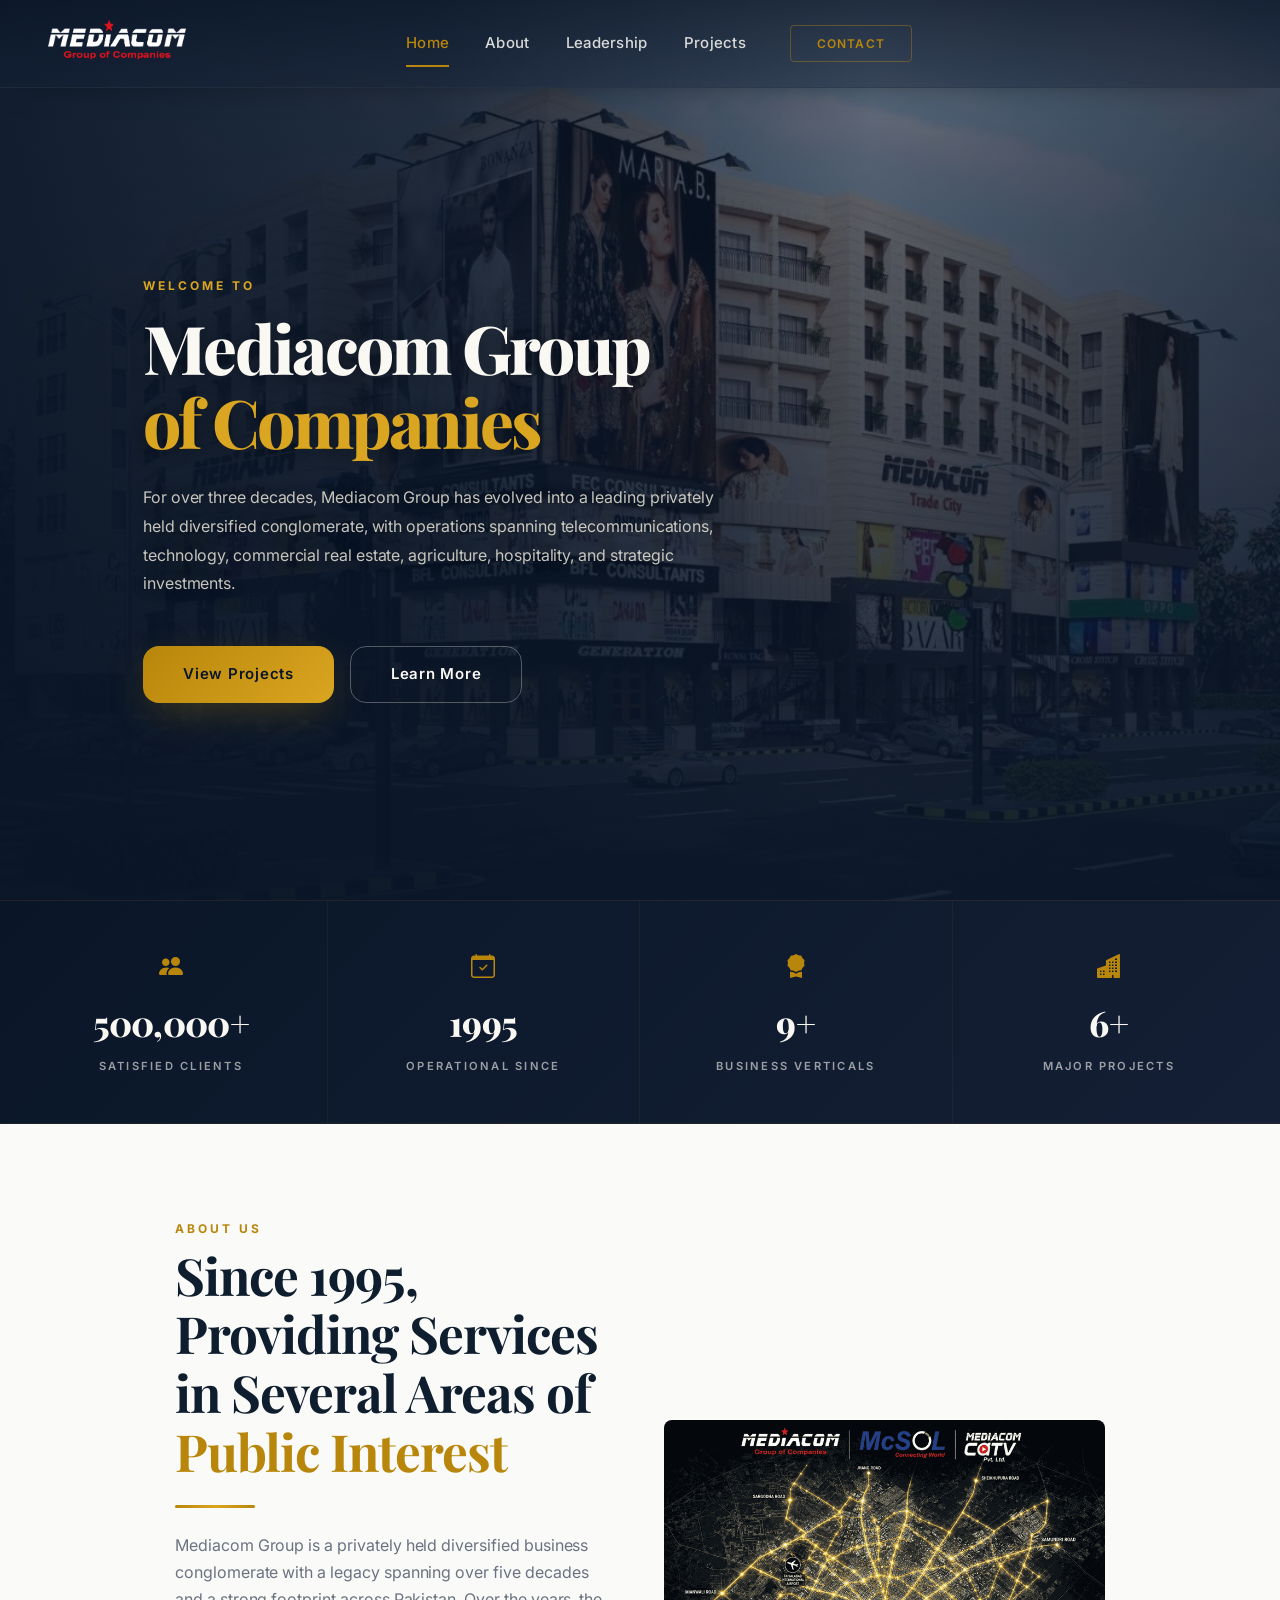
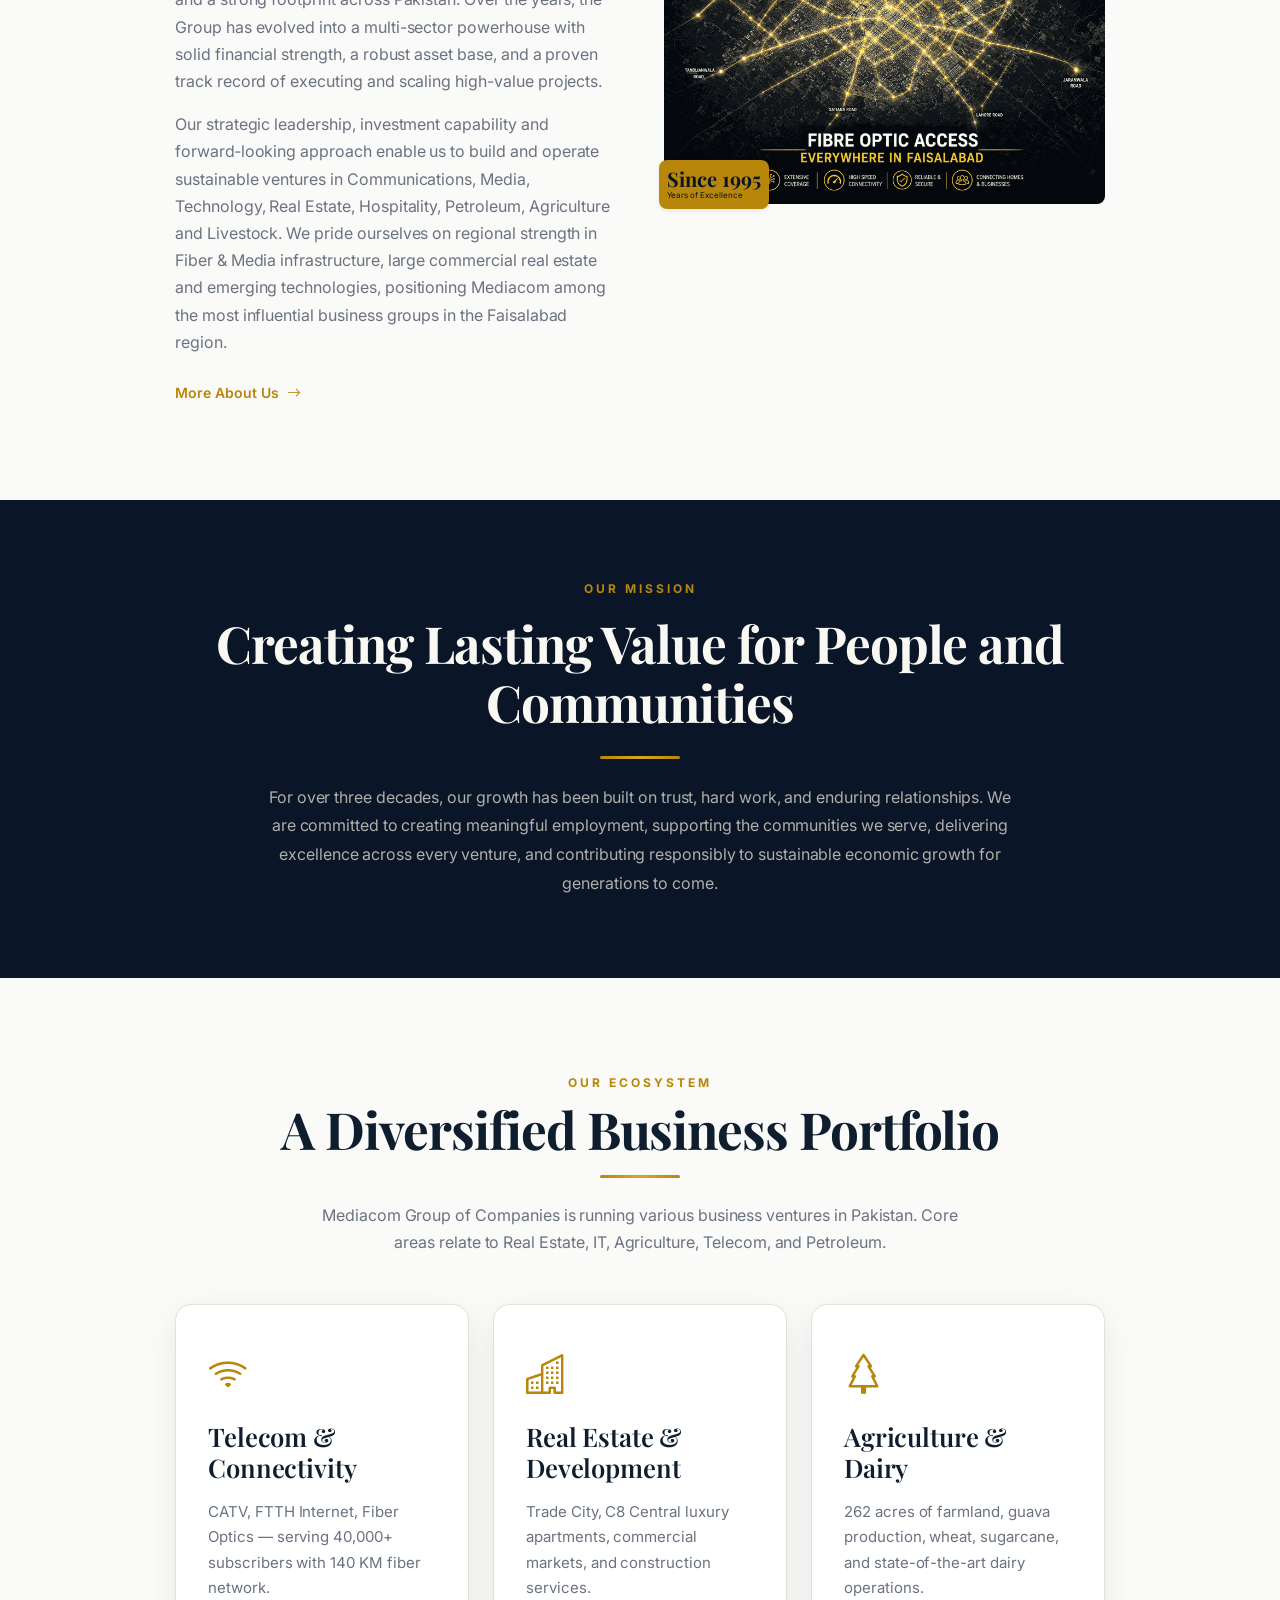
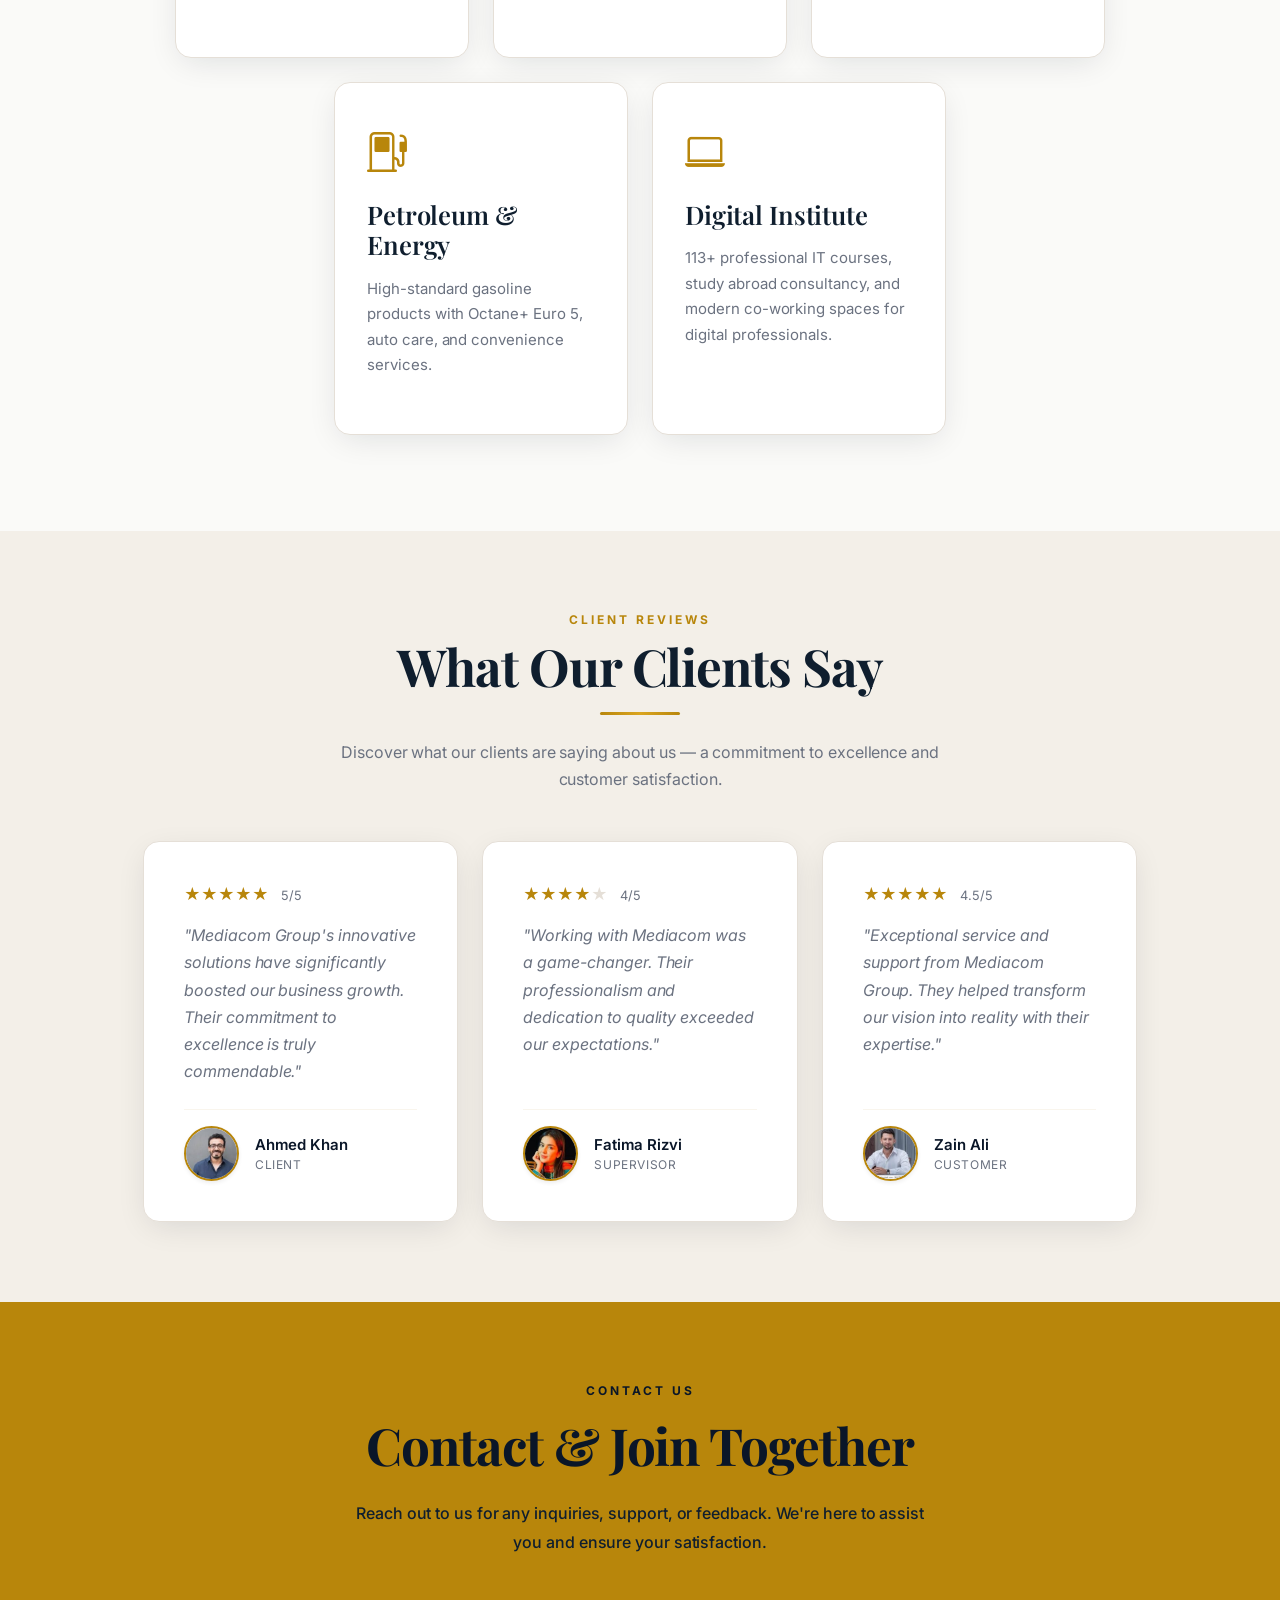
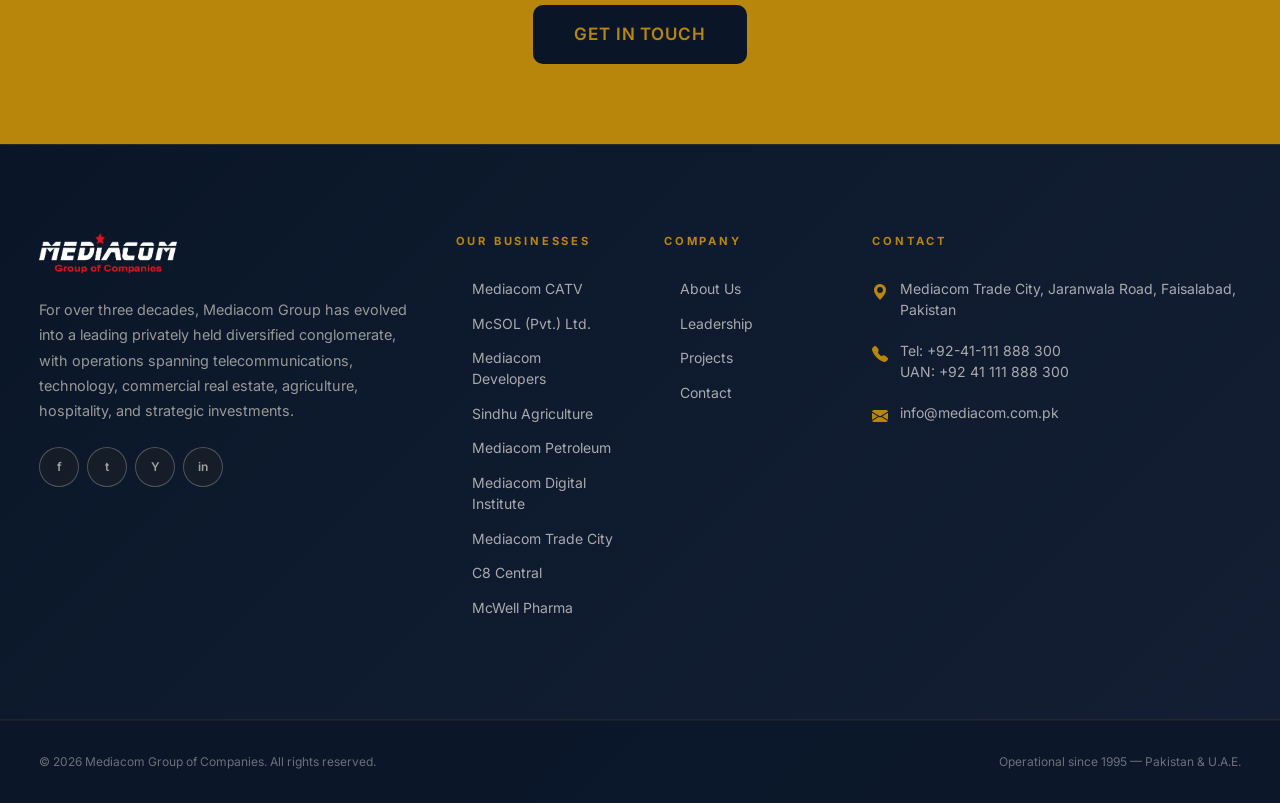
==== commit 74d1d466: "new" ====
--- a/index.html
+++ b/index.html
@@ -60,7 +60,7 @@
       <div class="container-wide">
         <p class="section-label mb-3 animate-fade-up">Welcome to</p>
         <h1 class="heading-xl text-cream mb-4 animate-fade-up">
-          Mediacom Group<br />
+          <span class="text-nowrap">Mediacom Group</span><br />
           <span class="text-gold">of Companies</span>
         </h1>
         <p class="body-lg mb-5 " style="color:rgba(245,240,225,0.8); max-width:36rem;">
--- a/css/style.css
+++ b/css/style.css
@@ -55,6 +55,8 @@
 
 html {
   scroll-behavior: smooth;
+  overflow-x: hidden;
+  max-width: 100vw;
 }
 
 body {
@@ -63,6 +65,7 @@
   color: var(--fg);
   -webkit-font-smoothing: antialiased;
   overflow-x: hidden;
+  max-width: 100vw;
 }
 
 h1,
@@ -93,6 +96,13 @@
   font-family: var(--font-display);
 }
 
+.hero-desc {
+  font-size: 1.1rem;
+  color: rgba(245, 240, 225, 0.75);
+  max-width: 40rem;
+  line-height: 1.85;
+}
+
 .heading-lg {
   font-size: clamp(1.9rem, 4.5vw, 3.2rem);
   font-weight: 700;
@@ -157,51 +167,53 @@
 
 /* ── Layout ── */
 .section-padding {
-  padding: 5.5rem 1.5rem;
+  padding: 3rem 1.5rem;
 }
 
 .section-padding-lg {
-  padding: 8rem 1.5rem;
+  padding: 3.5rem 1.5rem;
 }
 
 @media (min-width: 768px) {
   .section-padding {
-    padding: 5.5rem 3rem;
+    padding: 4rem 3rem;
   }
 
   .section-padding-lg {
-    padding: 8rem 3rem;
+    padding: 4.5rem 3rem;
   }
 }
 
 @media (min-width: 1024px) {
   .section-padding {
-    padding: 5.5rem 5rem;
+    padding: 4.5rem 5rem;
   }
 
   .section-padding-lg {
-    padding: 8rem 5rem;
+    padding: 5rem 5rem;
   }
 }
 
 @media (min-width: 1280px) {
   .section-padding {
-    padding: 5.5rem 8rem;
+    padding: 5rem 8rem;
   }
 
   .section-padding-lg {
-    padding: 4rem 10rem;
+    padding: 6rem 10rem;
   }
 }
 
 .container-wide {
   max-width: 1280px;
   margin: 0 auto;
+  padding: 0 15px;
 }
 
 .container-narrow {
   max-width: 960px;
   margin: 0 auto;
+  padding: 0 15px;
 }
 
 /* ── Color Backgrounds ── */
@@ -615,15 +627,31 @@
 }
 
 .stat-item {
-  padding: 3rem 1rem;
+  padding: 1.25rem 0.5rem;
   text-align: center;
   border-right: 1px solid rgba(184, 134, 11, 0.08);
+  border-bottom: 1px solid rgba(184, 134, 11, 0.08);
   transition: background var(--transition), transform var(--transition);
   position: relative;
 }
 
-.stat-item:last-child {
+.stat-item:nth-child(even) {
   border-right: none;
+}
+
+.stat-item:nth-child(n+3) {
+  border-bottom: none;
+}
+
+@media (min-width: 768px) {
+  .stat-item {
+    padding: 3rem 1rem;
+    border-bottom: none !important;
+    border-right: 1px solid rgba(184, 134, 11, 0.08) !important;
+  }
+  .stat-item:last-child {
+    border-right: none !important;
+  }
 }
 
 .stat-item:hover {
@@ -633,10 +661,13 @@
 
 .stat-icon {
   color: var(--gold);
-  width: 2rem;
-  height: 2rem;
-  margin: 0 auto 1rem;
+  width: 1.5rem;
+  height: 1.5rem;
+  margin: 0 auto 0.5rem;
   transition: transform var(--transition);
+}
+@media (min-width: 768px) {
+  .stat-icon { width: 2rem; height: 2rem; margin: 0 auto 1rem; }
 }
 
 .stat-item:hover .stat-icon {
@@ -645,11 +676,14 @@
 
 .stat-value {
   font-family: var(--font-display);
-  font-size: 2.2rem;
+  font-size: 1.5rem;
   font-weight: 800;
   color: var(--cream);
-  margin-bottom: 0.5rem;
+  margin-bottom: 0.15rem;
   letter-spacing: -0.02em;
+}
+@media (min-width: 768px) {
+  .stat-value { font-size: 2.2rem; margin-bottom: 0.5rem; }
 }
 
 .stat-label {
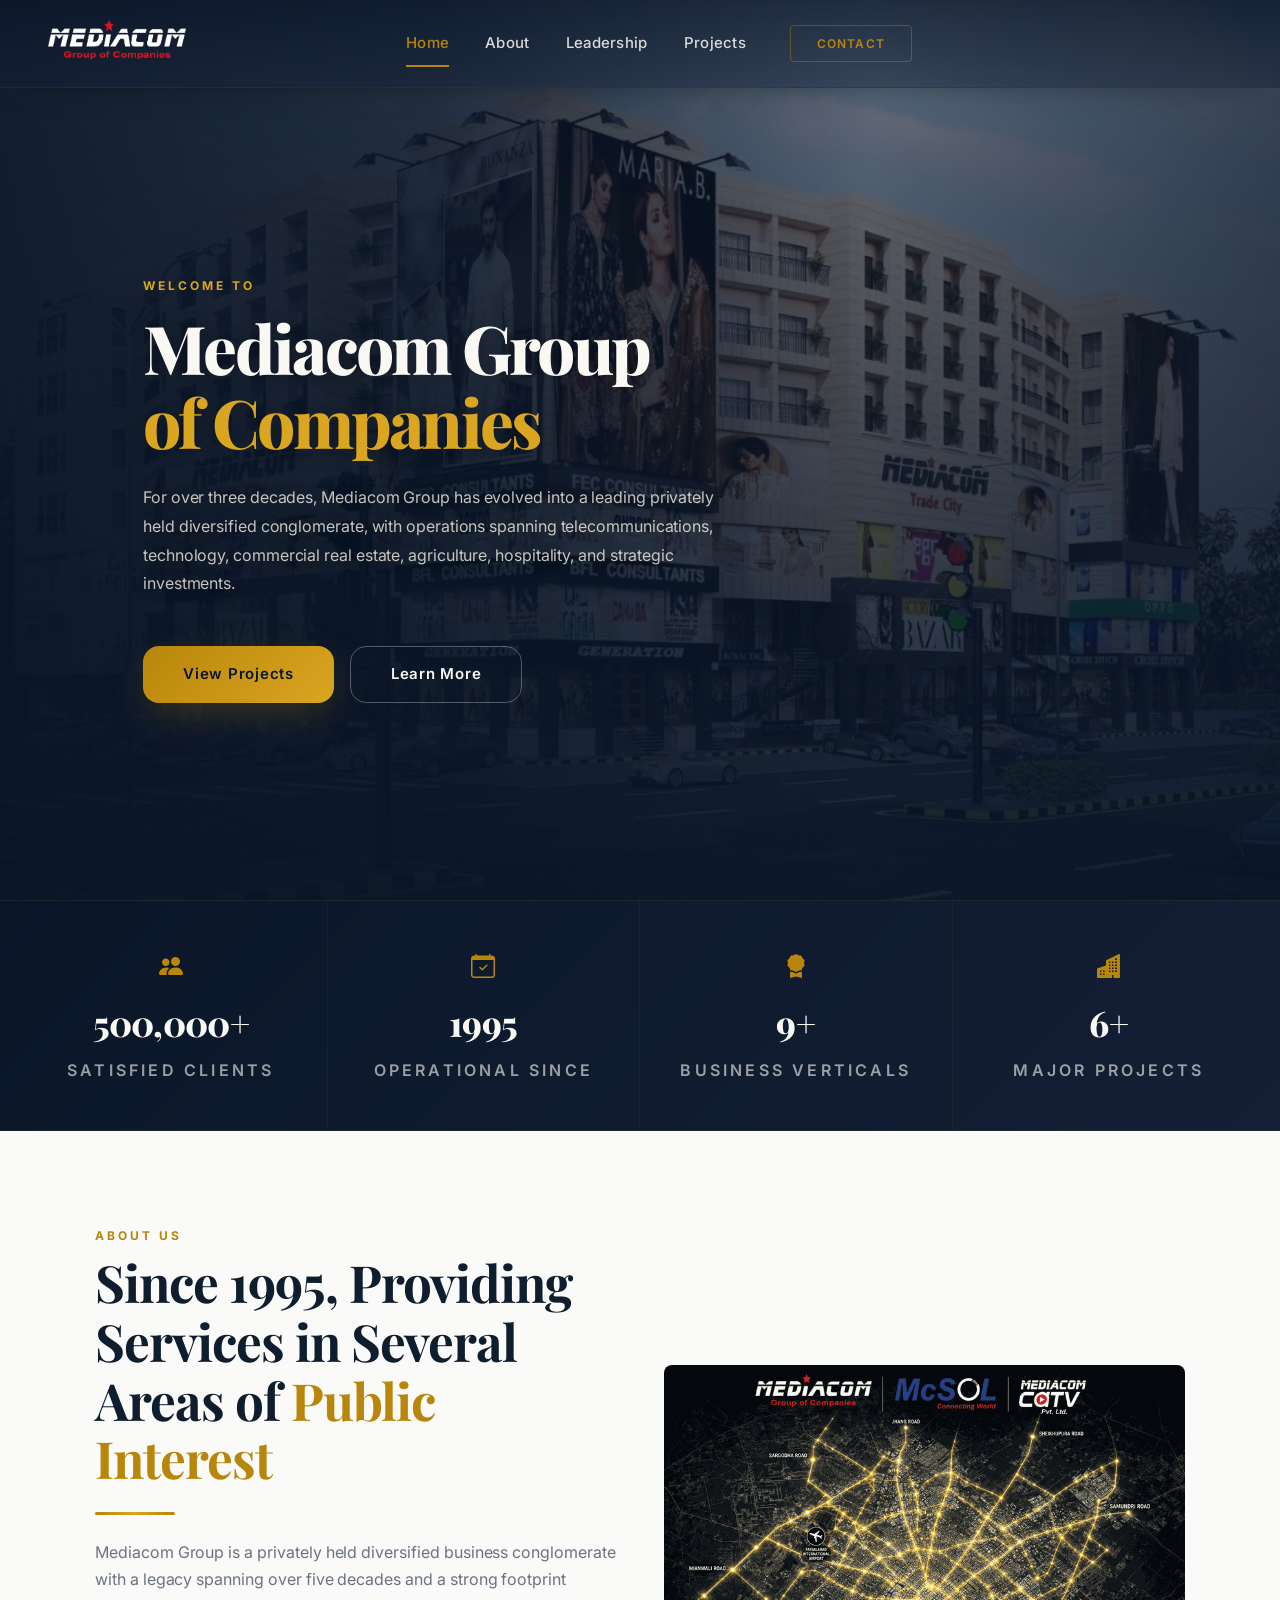
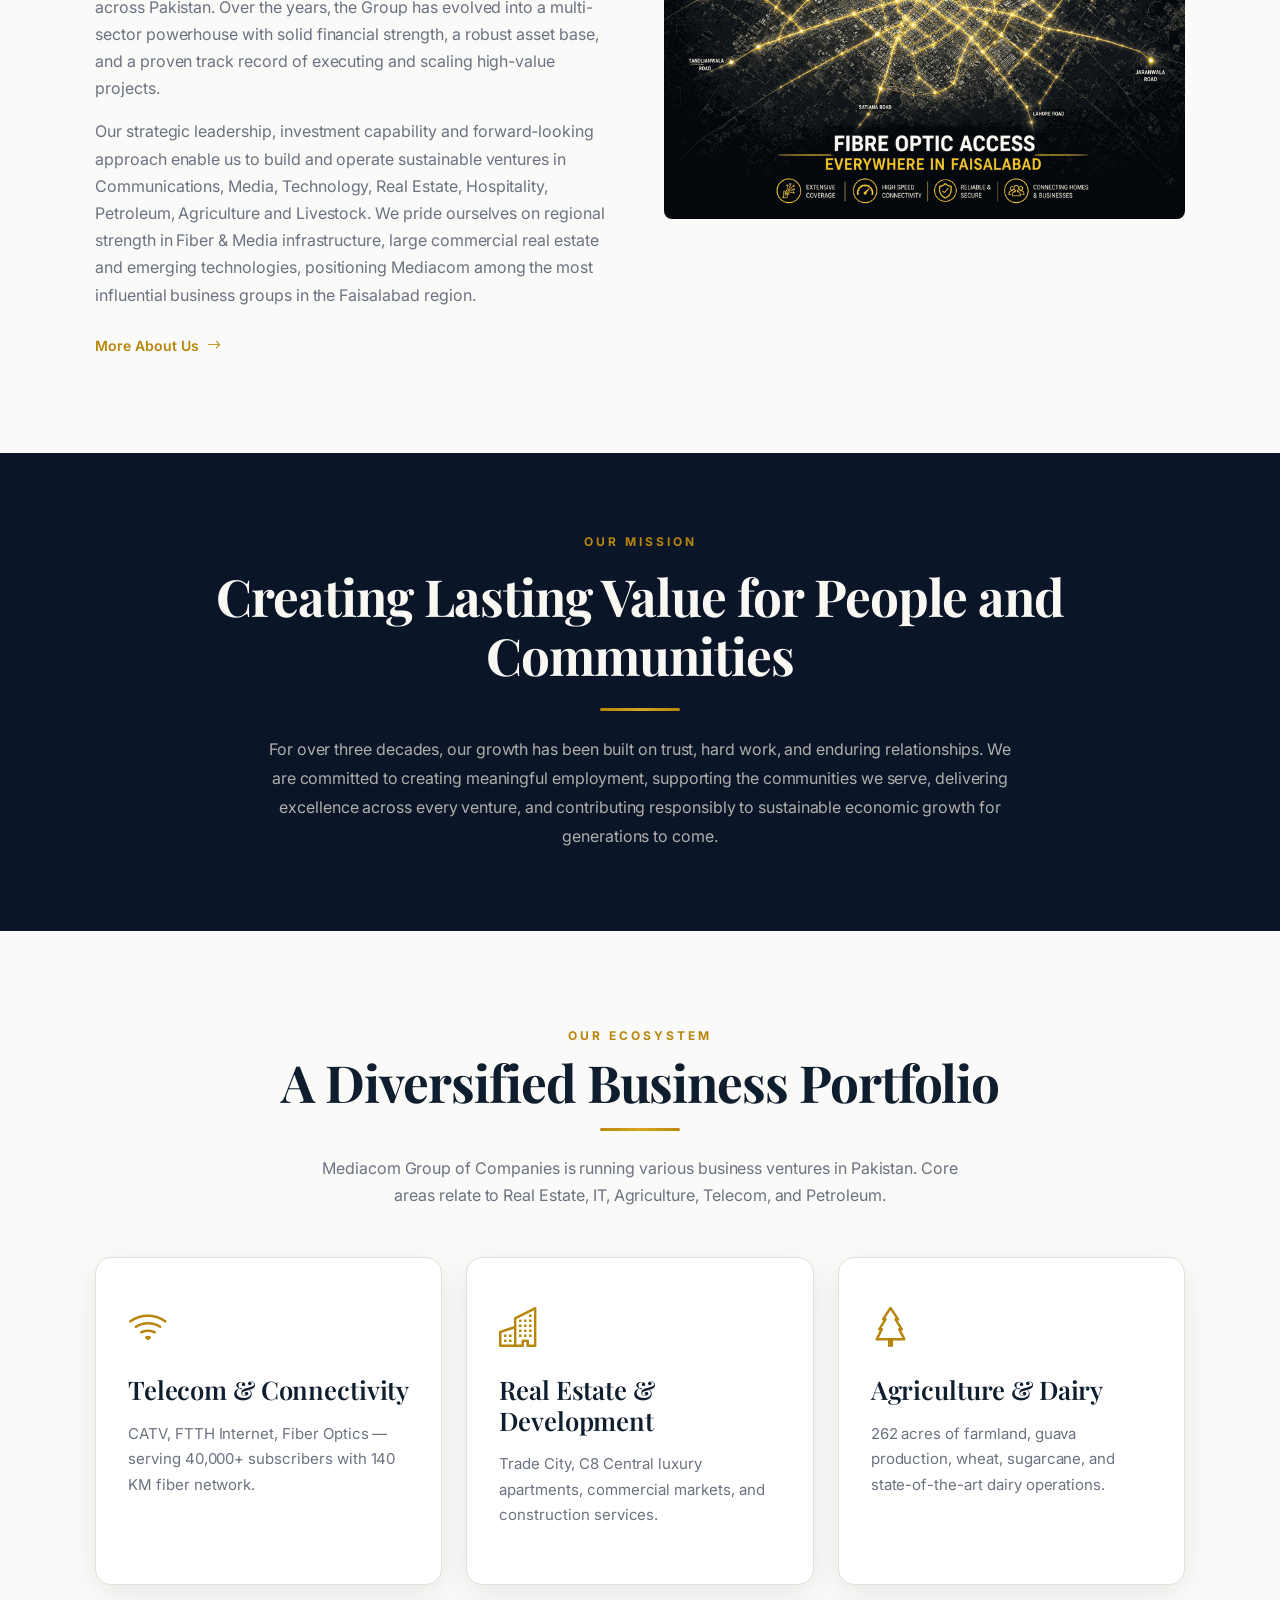
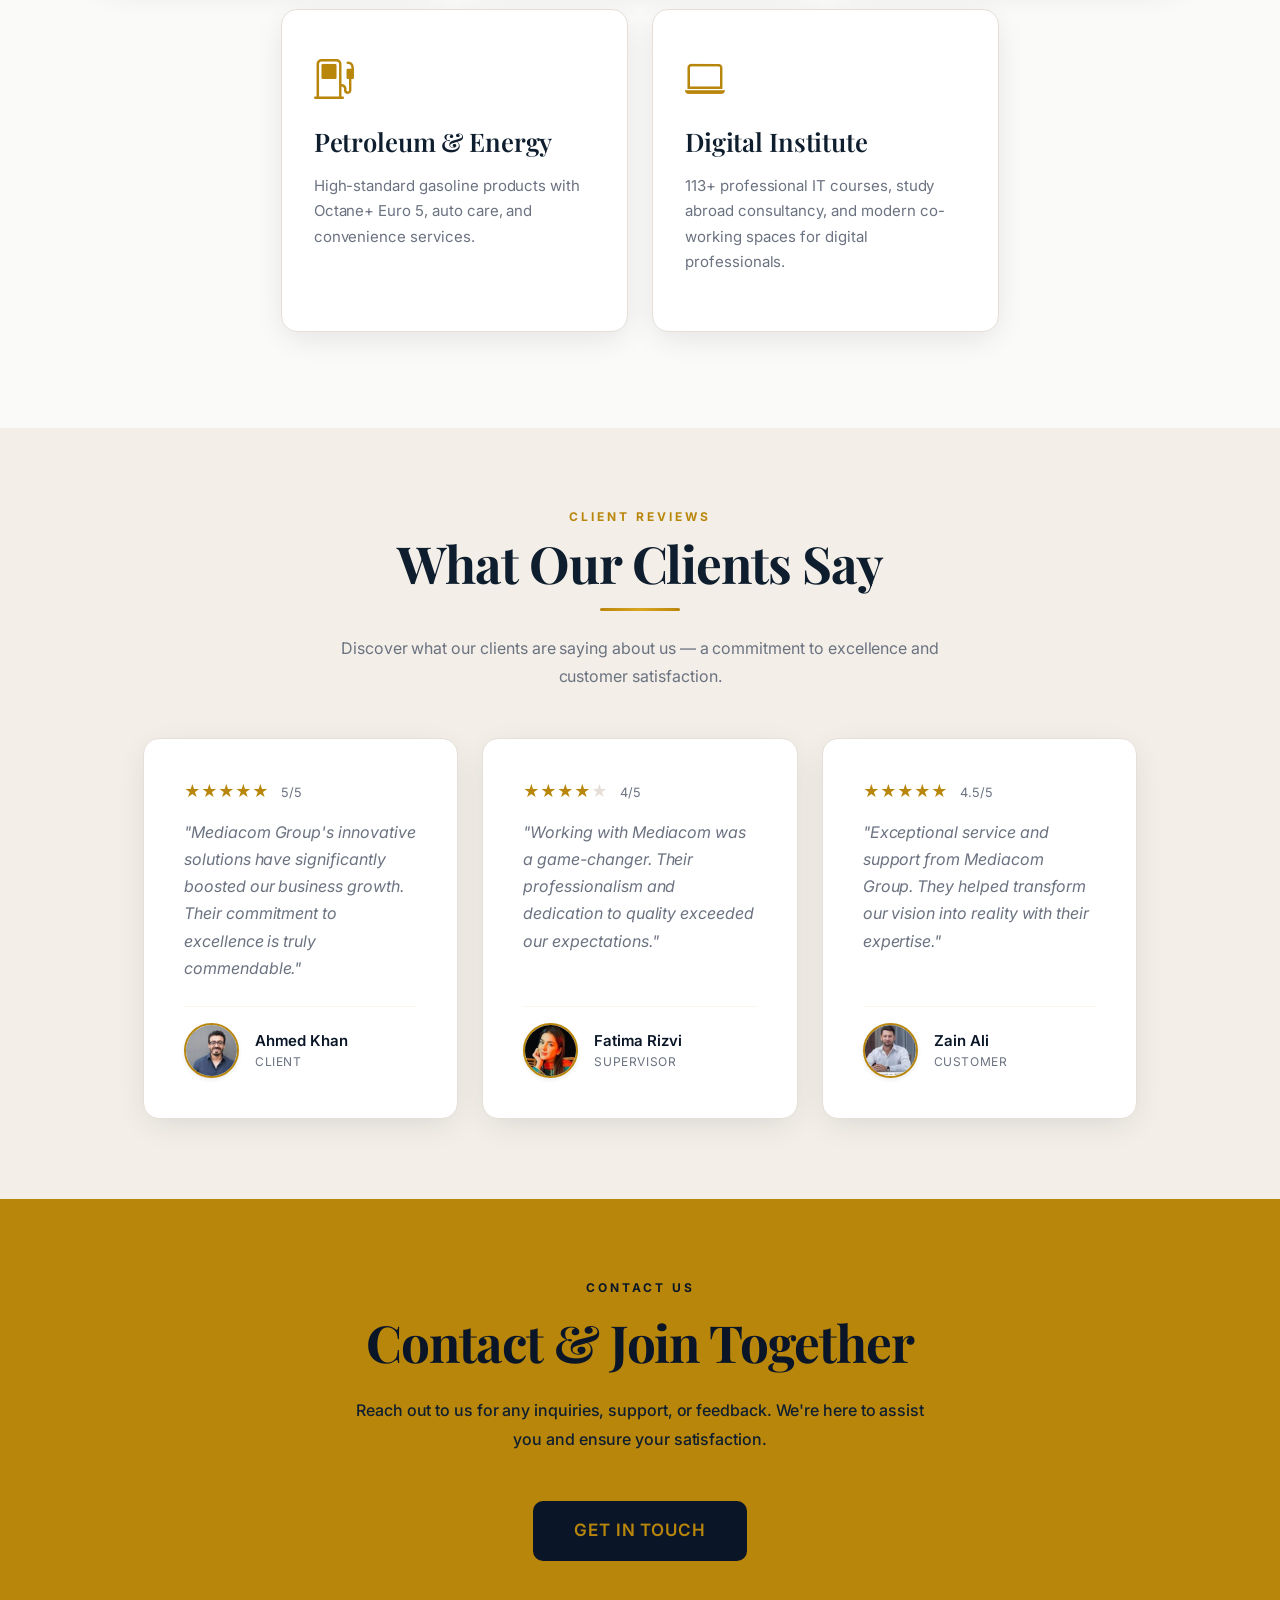
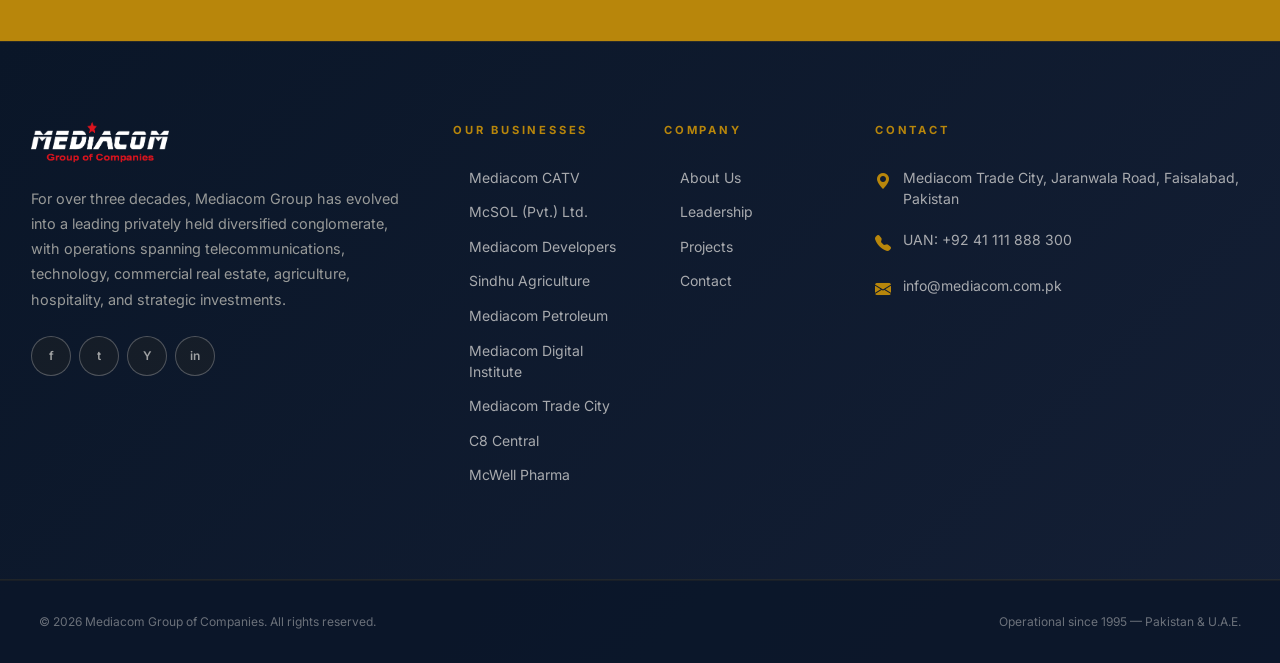
==== commit b334f7dc: "new" ====
--- a/index.html
+++ b/index.html
@@ -60,7 +60,7 @@
       <div class="container-wide">
         <p class="section-label mb-3 animate-fade-up">Welcome to</p>
         <h1 class="heading-xl text-cream mb-4 animate-fade-up">
-          <span class="text-nowrap">Mediacom Group</span><br />
+          Mediacom Group<br />
           <span class="text-gold">of Companies</span>
         </h1>
         <p class="body-lg mb-5 " style="color:rgba(245,240,225,0.8); max-width:36rem;">
@@ -134,14 +134,8 @@
         </div>
         <div class="col-lg-6 animate-fade-up">
           <div class="position-relative">
-            <img src="assets/mediacom-view.png" alt="Mediacom Trade City"
+            <img src="assets/mediacom-view.png" alt="Mediacom Network Map"
               class="rounded-3 w-100 object-cover aspect-3x3" loading="lazy" />
-            <div class="position-absolute p-2 rounded-3 shadow-sm"
-              style="bottom:-0.3rem; left:-0.3rem; background:var(--gold); color:var(--navy); min-width:6rem;">
-              <div class="fw-bold" style="font-family:var(--font-display); font-size:1.25rem; line-height:1.05;">Since
-                1995</div>
-              <div style="font-size:0.5rem; font-weight:400;">Years of Excellence</div>
-            </div>
           </div>
         </div>
       </div>
--- a/css/style.css
+++ b/css/style.css
@@ -96,13 +96,6 @@
   font-family: var(--font-display);
 }
 
-.hero-desc {
-  font-size: 1.1rem;
-  color: rgba(245, 240, 225, 0.75);
-  max-width: 40rem;
-  line-height: 1.85;
-}
-
 .heading-lg {
   font-size: clamp(1.9rem, 4.5vw, 3.2rem);
   font-weight: 700;
@@ -167,11 +160,11 @@
 
 /* ── Layout ── */
 .section-padding {
-  padding: 3rem 1.5rem;
+  padding: 2.5rem 1rem;
 }
 
 .section-padding-lg {
-  padding: 3.5rem 1.5rem;
+  padding: 3rem 1rem;
 }
 
 @media (min-width: 768px) {
@@ -200,7 +193,7 @@
   }
 
   .section-padding-lg {
-    padding: 6rem 10rem;
+    padding: 6rem 5rem;
   }
 }
 
@@ -565,12 +558,33 @@
 .page-hero .hero-overlay {
   position: absolute;
   inset: 0;
-  background: linear-gradient(135deg, rgba(10, 22, 40, 0.7) 0%, rgba(20, 31, 53, 0.65) 100%);
+  background: linear-gradient(135deg, rgba(10, 22, 40, 0.6) 0%, rgba(20, 31, 53, 0.4) 100%);
 }
 
 .page-hero .hero-content {
   position: relative;
   z-index: 2;
+}
+
+.page-hero .heading-xl,
+.page-hero .body-lg {
+  text-shadow: 0 2px 20px rgba(0, 0, 0, 0.32);
+}
+
+.page-hero .section-label {
+  display: inline-block;
+  background: rgba(255, 255, 255, 0.04);
+  padding: 0.4rem 1.25rem;
+  border-radius: 50px;
+  color: var(--gold-light) !important;
+  backdrop-filter: blur(12px);
+  -webkit-backdrop-filter: blur(12px);
+  border: 1px solid rgba(196, 157, 77, 0.4);
+  text-shadow: 0 2px 12px rgba(0, 0, 0, 0.8);
+  letter-spacing: 0.15em;
+  font-size: 0.75rem;
+  font-weight: 700;
+  text-transform: uppercase;
 }
 
 /* Main hero */
@@ -627,30 +641,31 @@
 }
 
 .stat-item {
-  padding: 1.25rem 0.5rem;
+  padding: 3rem 1rem;
   text-align: center;
   border-right: 1px solid rgba(184, 134, 11, 0.08);
-  border-bottom: 1px solid rgba(184, 134, 11, 0.08);
   transition: background var(--transition), transform var(--transition);
   position: relative;
 }
 
-.stat-item:nth-child(even) {
-  border-right: none;
-}
-
-.stat-item:nth-child(n+3) {
-  border-bottom: none;
-}
-
 @media (min-width: 768px) {
+  .stat-item:last-child {
+    border-right: none;
+  }
+}
+
+@media (max-width: 767px) {
   .stat-item {
-    padding: 3rem 1rem;
-    border-bottom: none !important;
-    border-right: 1px solid rgba(184, 134, 11, 0.08) !important;
-  }
-  .stat-item:last-child {
-    border-right: none !important;
+    padding: 1.5rem 0.5rem;
+    border-bottom: 1px solid rgba(184, 134, 11, 0.08);
+  }
+  /* Remove right border for 2nd and 4th items */
+  .stat-item:nth-child(even) {
+    border-right: none;
+  }
+  /* Remove bottom border for 3rd and 4th items */
+  .stat-item:nth-last-child(-n+2) {
+    border-bottom: none;
   }
 }
 
@@ -661,13 +676,10 @@
 
 .stat-icon {
   color: var(--gold);
-  width: 1.5rem;
-  height: 1.5rem;
-  margin: 0 auto 0.5rem;
+  width: 2rem;
+  height: 2rem;
+  margin: 0 auto 1rem;
   transition: transform var(--transition);
-}
-@media (min-width: 768px) {
-  .stat-icon { width: 2rem; height: 2rem; margin: 0 auto 1rem; }
 }
 
 .stat-item:hover .stat-icon {
@@ -676,18 +688,14 @@
 
 .stat-value {
   font-family: var(--font-display);
-  font-size: 1.5rem;
+  font-size: clamp(1.35rem, 3.5vw, 2.2rem);
   font-weight: 800;
   color: var(--cream);
-  margin-bottom: 0.15rem;
+  margin-bottom: 0.5rem;
   letter-spacing: -0.02em;
 }
-@media (min-width: 768px) {
-  .stat-value { font-size: 2.2rem; margin-bottom: 0.5rem; }
-}
 
 .stat-label {
-  font-size: 0.7rem;
   color: rgba(250, 248, 243, 0.6);
   letter-spacing: 0.2em;
   text-transform: uppercase;
@@ -778,7 +786,7 @@
 }
 
 .footer-top {
-  padding: 5.5rem 1.5rem;
+  padding: 5rem 1rem;
   border-bottom: 1px solid rgba(184, 134, 11, 0.1);
 }
 
